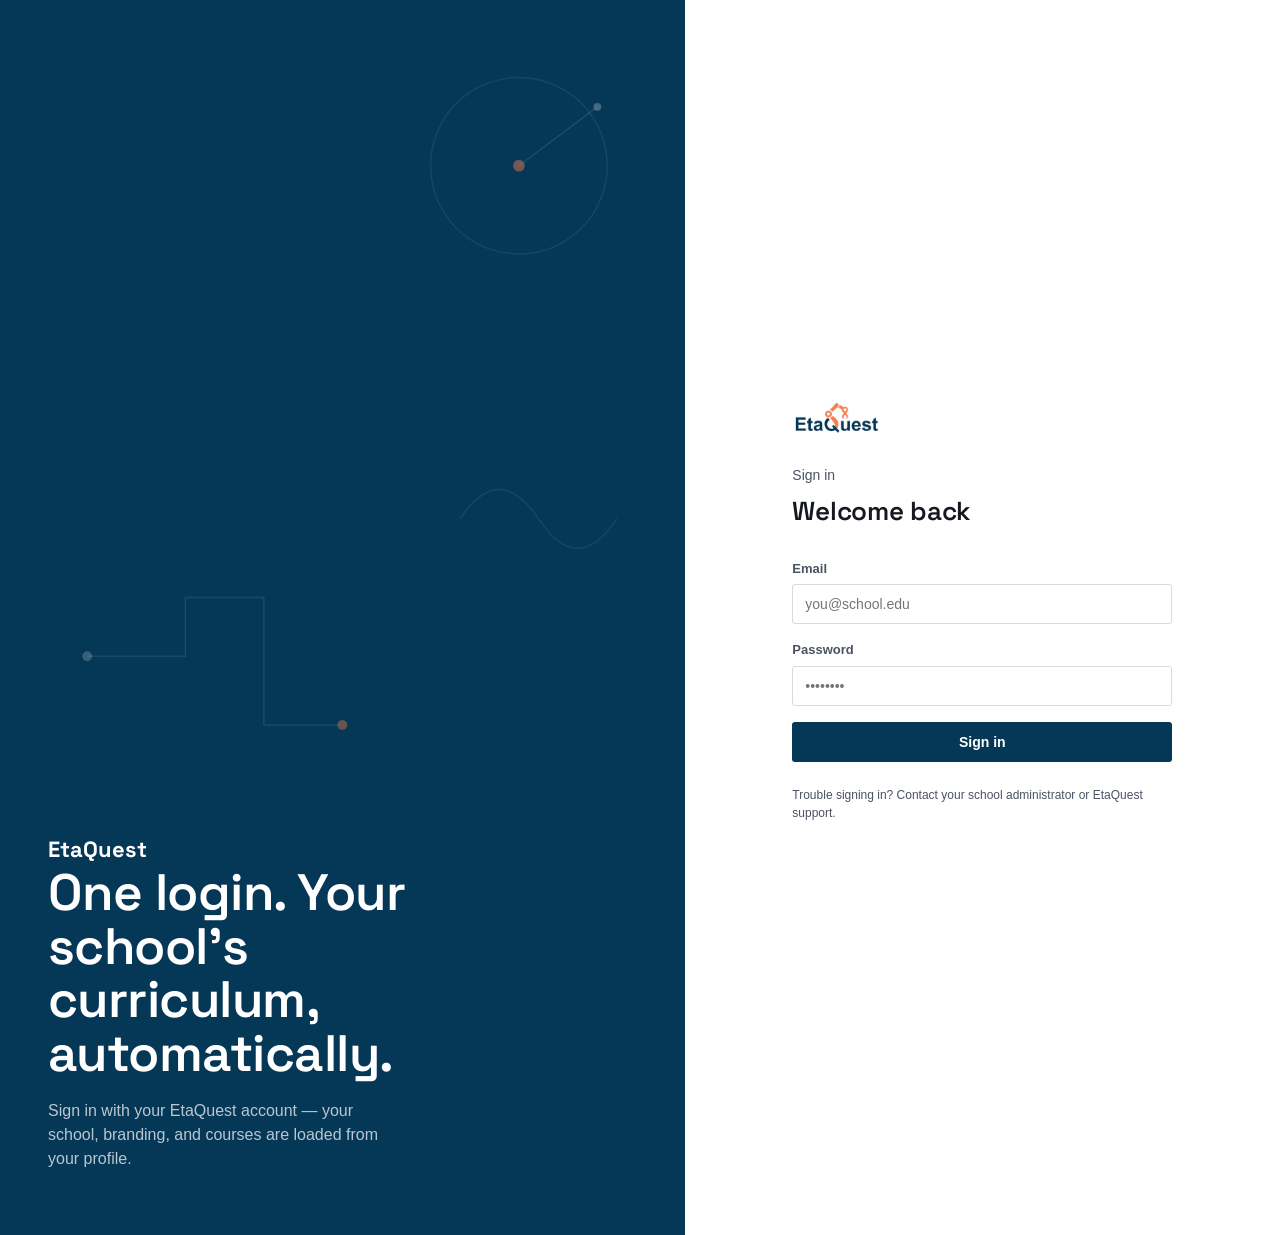
==== admin-access.html @ a8e01b6a "Add files via upload" ====
<!DOCTYPE html>
<html lang="en">
<head>
<meta charset="UTF-8">
<meta name="viewport" content="width=device-width, initial-scale=1.0">
<title>Course Access — EtaQuest LMS</title>
<link rel="icon" href="assets/etaquest-logo-icon.jpg">
<link rel="stylesheet" href="styles.css">
</head>
<body>

<div class="app-shell">

  <aside class="sidebar">
    <div class="brand-row">
      <div class="brand-mark"><img src="assets/etaquest-logo-icon.jpg" alt="EtaQuest"></div>
      <div class="brand-name" data-brand-name>EtaQuest</div>
    </div>
    <nav class="nav-group">
      <div class="nav-label">Manage</div>
      <a class="nav-item" href="dashboard.html" style="text-decoration:none;">Overview</a>
      <div class="nav-item active">Course access</div>
    </nav>
    <div class="sidebar-footer">
      <div class="user-name" id="user-name">—</div>
      <div class="role-line" id="role-line">—</div>
      <button class="btn btn-ghost btn-sm btn-block" onclick="eq_logout()">Log out</button>
    </div>
  </aside>

  <div class="main">
    <div class="topbar">
      <div>
        <h1>Course access</h1>
        <div class="school-tag">Choose which schools and educators can reach which curricula</div>
      </div>
      <div>
        <select id="school-select" style="padding:8px 12px; border:1px solid var(--color-line); border-radius:4px; font-family:var(--font-body);"></select>
      </div>
    </div>

    <div class="content">
      <div class="section-heading">
        <h2>Licensed curricula for this school</h2>
        <span class="count" id="school-course-count"></span>
      </div>
      <div class="panel" id="school-courses-panel" style="margin-bottom:32px;">
        <div class="empty-state"><h3>Loading…</h3></div>
      </div>

      <div class="section-heading">
        <h2>Assign courses to an educator</h2>
      </div>
      <div class="panel" style="margin-bottom:16px;">
        <div class="panel-header">
          <h2>Educator</h2>
          <select id="educator-select" style="padding:8px 12px; border:1px solid var(--color-line); border-radius:4px; font-family:var(--font-body); min-width:220px;"></select>
        </div>
      </div>
      <div class="panel" id="educator-courses-panel">
        <div class="empty-state"><h3>Select an educator above</h3></div>
      </div>
    </div>
  </div>

</div>

<script src="app.js"></script>
<script>
  let schoolId = null;

  function toggleRowHTML({ id, title, category, checked, dataAttr, disabled }) {
    return `
      <div class="toggle-row">
        <div>
          <div class="toggle-label">${title}</div>
          ${category ? `<div class="toggle-sub">${category}</div>` : ""}
        </div>
        <label class="switch">
          <input type="checkbox" data-${dataAttr}-id="${id}" ${checked ? "checked" : ""} ${disabled ? "disabled" : ""}>
          <span class="track"></span>
        </label>
      </div>
    `;
  }

  async function renderSchoolCourses() {
    const panel = document.getElementById("school-courses-panel");
    panel.innerHTML = `<div class="empty-state"><h3>Loading…</h3></div>`;
    const courses = await eq_getSchoolCourses(schoolId);
    document.getElementById("school-course-count").textContent =
      `${courses.filter(c => c.licensed).length} of ${courses.length} licensed`;

    panel.innerHTML = courses.map(c => toggleRowHTML({
      id: c.id, title: c.title, category: c.category, checked: c.licensed, dataAttr: "course"
    })).join("");

    panel.querySelectorAll("input[type=checkbox]").forEach(input => {
      input.addEventListener("change", async () => {
        const courseId = input.dataset.courseId;
        input.disabled = true;
        try {
          await eq_setSchoolCourse(schoolId, courseId, input.checked);
          await renderSchoolCourses();
          // Revoking a license can also drop educator assignments server-side —
          // refresh the educator panel too, in case the currently selected
          // educator was affected.
          const educatorId = document.getElementById("educator-select").value;
          if (educatorId) await renderEducatorCourses(educatorId);
        } catch (err) {
          alert(err.message);
          input.checked = !input.checked;
          input.disabled = false;
        }
      });
    });
  }

  async function renderEducatorSelect() {
    const select = document.getElementById("educator-select");
    const educators = await eq_getSchoolEducators(schoolId);

    if (!educators.length) {
      select.innerHTML = `<option value="">No educators at this school</option>`;
      document.getElementById("educator-courses-panel").innerHTML =
        `<div class="empty-state"><h3>No educators yet</h3><p>Add an educator to this school first.</p></div>`;
      return;
    }

    select.innerHTML = educators.map(e => `<option value="${e.id}">${e.name}</option>`).join("");
    select.value = educators[0].id;
    await renderEducatorCourses(educators[0].id);
  }

  async function renderEducatorCourses(userId) {
    const panel = document.getElementById("educator-courses-panel");
    panel.innerHTML = `<div class="empty-state"><h3>Loading…</h3></div>`;
    const courses = await eq_getEducatorCourses(userId);

    if (!courses.length) {
      panel.innerHTML = `<div class="empty-state"><h3>No licensed curricula</h3><p>License a course to this school above before assigning it to an educator.</p></div>`;
      return;
    }

    panel.innerHTML = courses.map(c => toggleRowHTML({
      id: c.id, title: c.title, category: c.category, checked: c.assigned, dataAttr: "course"
    })).join("");

    panel.querySelectorAll("input[type=checkbox]").forEach(input => {
      input.addEventListener("change", async () => {
        const courseId = input.dataset.courseId;
        input.disabled = true;
        try {
          await eq_setEducatorCourse(userId, courseId, input.checked);
        } catch (err) {
          alert(err.message);
          input.checked = !input.checked;
        }
        input.disabled = false;
      });
    });
  }

  (async () => {
    let session;
    try {
      session = await eq_me();
    } catch {
      window.location.href = "index.html";
      return;
    }

    if (session.user.role !== "admin") {
      document.querySelector(".content").innerHTML =
        `<div class="panel"><div class="empty-state"><h3>Not available</h3><p>Course access management is Admin-only.</p></div></div>`;
      return;
    }

    document.getElementById("user-name").textContent = session.user.name;
    document.getElementById("role-line").textContent = "Super Admin";

    const schoolSelect = document.getElementById("school-select");
    const schools = session.schools || [];
    schoolSelect.innerHTML = schools.map(s => `<option value="${s.id}">${s.name}</option>`).join("");
    schoolId = schools[0]?.id;
    if (session.school) eq_applyBranding(session.school);

    if (schoolId) {
      await renderSchoolCourses();
      await renderEducatorSelect();
    }

    schoolSelect.addEventListener("change", async (e) => {
      schoolId = e.target.value;
      const meData = await eq_me(schoolId);
      eq_applyBranding(meData.school);
      await renderSchoolCourses();
      await renderEducatorSelect();
    });

    document.getElementById("educator-select").addEventListener("change", (e) => {
      if (e.target.value) renderEducatorCourses(e.target.value);
    });
  })();
</script>

</body>
</html>
---- styles.css ----
/* =========================================================
   EtaQuest LMS — Shared Styles
   ========================================================= */

@import url('https://fonts.googleapis.com/css2?family=Space+Grotesk:wght@500;600;700&family=Inter:wght@400;500;600&display=swap');

:root {
  /* Core palette — overridden per-school via --brand-primary/--brand-accent */
  --color-ink: #14181f;
  --color-ink-soft: #4b5262;
  --color-canvas: #f1f3f0;
  --color-surface: #ffffff;
  --color-line: #d8dcd4;

  --brand-primary: #053757;
  --brand-accent: #f8804c;
  --color-teal: #2f7a6d;
  --color-danger: #b5462f;

  --font-display: 'Space Grotesk', sans-serif;
  --font-body: 'Inter', sans-serif;

  --radius-sm: 3px;
  --radius-md: 6px;
}

* { box-sizing: border-box; }

html, body {
  margin: 0;
  padding: 0;
  background: var(--color-canvas);
  color: var(--color-ink);
  font-family: var(--font-body);
  font-size: 15px;
  line-height: 1.5;
}

h1, h2, h3, .display {
  font-family: var(--font-display);
  font-weight: 600;
  letter-spacing: -0.01em;
  margin: 0;
}

a { color: inherit; }

button {
  font-family: var(--font-body);
  cursor: pointer;
}

.visually-hidden {
  position: absolute;
  width: 1px; height: 1px;
  overflow: hidden;
  clip: rect(0 0 0 0);
}

/* ---------- Buttons ---------- */

.btn {
  display: inline-flex;
  align-items: center;
  justify-content: center;
  gap: 8px;
  padding: 11px 20px;
  border-radius: var(--radius-sm);
  border: 1px solid transparent;
  font-weight: 600;
  font-size: 14px;
  transition: transform 0.08s ease, background 0.15s ease;
}
.btn:active { transform: scale(0.98); }

.btn-primary {
  background: var(--brand-primary);
  color: #fff;
}
.btn-primary:hover { background: color-mix(in srgb, var(--brand-primary) 88%, black); }

.btn-accent {
  background: var(--brand-accent);
  color: #1a1200;
}
.btn-accent:hover { filter: brightness(0.95); }

.btn-ghost {
  background: transparent;
  border-color: var(--color-line);
  color: var(--color-ink);
}
.btn-ghost:hover { border-color: var(--color-ink-soft); }

.btn-block { width: 100%; }
.btn-sm { padding: 7px 14px; font-size: 13px; }

/* =========================================================
   LOGIN PAGE
   ========================================================= */

.login-shell {
  display: grid;
  grid-template-columns: 1.15fr 1fr;
  min-height: 100vh;
}

.login-hero {
  background: var(--brand-primary);
  color: #fff;
  position: relative;
  overflow: hidden;
  padding: 48px;
  display: flex;
  flex-direction: column;
  justify-content: space-between;
}

.login-hero .wordmark {
  font-family: var(--font-display);
  font-size: 22px;
  font-weight: 700;
}

.login-hero .hero-copy h1 {
  font-size: clamp(32px, 4vw, 52px);
  line-height: 1.05;
  max-width: 12ch;
}

.login-hero .hero-copy p {
  margin-top: 18px;
  max-width: 38ch;
  color: rgba(255,255,255,0.72);
  font-size: 16px;
}

.hero-lines {
  position: absolute;
  inset: 0;
  z-index: 0;
  opacity: 0.5;
}

.login-hero > * { position: relative; z-index: 1; }

.login-panel {
  background: var(--color-surface);
  display: flex;
  align-items: center;
  justify-content: center;
  padding: 48px;
}

.login-card {
  width: 100%;
  max-width: 380px;
}

.login-card .login-logo {
  height: 36px;
  width: auto;
  display: block;
  margin-bottom: 28px;
}

.login-card .eyebrow {
  color: var(--color-ink-soft);
  font-size: 14px;
  margin-bottom: 6px;
}

.login-card h2 {
  font-size: 26px;
  margin-bottom: 28px;
}

.field {
  margin-bottom: 16px;
}

.field label {
  display: block;
  font-size: 13px;
  font-weight: 600;
  margin-bottom: 6px;
  color: var(--color-ink-soft);
}

.field input,
.field select {
  width: 100%;
  padding: 11px 12px;
  border: 1px solid var(--color-line);
  border-radius: var(--radius-sm);
  font-family: var(--font-body);
  font-size: 14px;
  background: var(--color-surface);
  color: var(--color-ink);
}

.field input:focus,
.field select:focus {
  outline: 2px solid var(--brand-accent);
  outline-offset: 1px;
  border-color: transparent;
}

.divider-row {
  display: flex;
  align-items: center;
  gap: 12px;
  margin: 24px 0;
  color: var(--color-ink-soft);
  font-size: 12px;
}
.divider-row::before,
.divider-row::after {
  content: "";
  flex: 1;
  height: 1px;
  background: var(--color-line);
}

.demo-accounts {
  display: flex;
  flex-direction: column;
  gap: 8px;
}

.demo-account-btn {
  display: flex;
  align-items: center;
  justify-content: space-between;
  padding: 10px 14px;
  border: 1px solid var(--color-line);
  border-radius: var(--radius-sm);
  background: var(--color-surface);
  text-align: left;
  font-size: 13px;
}
.demo-account-btn:hover { border-color: var(--brand-primary); }
.demo-account-btn .role-tag {
  font-size: 11px;
  padding: 2px 8px;
  border-radius: 999px;
  background: var(--color-canvas);
  color: var(--color-ink-soft);
}

.login-note {
  margin-top: 24px;
  font-size: 12px;
  color: var(--color-ink-soft);
}

/* =========================================================
   DASHBOARD SHELL (dashboard.html + course.html)
   ========================================================= */

.app-shell {
  display: grid;
  grid-template-columns: 240px 1fr;
  min-height: 100vh;
}

.sidebar {
  background: var(--brand-primary);
  color: #fff;
  padding: 24px 18px;
  display: flex;
  flex-direction: column;
}

.sidebar .brand-row {
  display: flex;
  align-items: center;
  gap: 10px;
  margin-bottom: 36px;
}

.brand-mark {
  width: 34px;
  height: 34px;
  border-radius: var(--radius-sm);
  background: #fff;
  display: flex;
  align-items: center;
  justify-content: center;
  flex-shrink: 0;
  padding: 4px;
  overflow: hidden;
}
.brand-mark img {
  max-width: 100%;
  max-height: 100%;
  object-fit: contain;
}

.brand-row .brand-name {
  font-size: 13px;
  font-weight: 600;
  line-height: 1.25;
}

.nav-group {
  margin-bottom: 28px;
}

.nav-group .nav-label {
  font-size: 11px;
  text-transform: none;
  color: rgba(255,255,255,0.45);
  margin-bottom: 8px;
  font-weight: 600;
}

.nav-item {
  display: flex;
  align-items: center;
  gap: 10px;
  padding: 9px 10px;
  border-radius: var(--radius-sm);
  font-size: 14px;
  color: rgba(255,255,255,0.85);
  margin-bottom: 2px;
}
.nav-item.active {
  background: rgba(255,255,255,0.12);
  color: #fff;
  font-weight: 600;
}
.nav-item:not(.active):hover { background: rgba(255,255,255,0.06); }

.sidebar-footer {
  margin-top: auto;
  padding-top: 16px;
  border-top: 1px solid rgba(255,255,255,0.15);
  font-size: 13px;
}
.sidebar-footer .user-name { font-weight: 600; }
.sidebar-footer .role-line {
  color: rgba(255,255,255,0.5);
  font-size: 12px;
  margin-bottom: 10px;
}

.main {
  display: flex;
  flex-direction: column;
  min-width: 0;
}

.topbar {
  display: flex;
  align-items: center;
  justify-content: space-between;
  padding: 18px 32px;
  border-bottom: 1px solid var(--color-line);
  background: var(--color-surface);
}

.topbar h1 { font-size: 20px; }
.topbar .school-tag {
  font-size: 13px;
  color: var(--color-ink-soft);
  margin-top: 2px;
}

.content {
  padding: 32px;
  flex: 1;
  min-width: 0;
}

.section-heading {
  display: flex;
  align-items: baseline;
  justify-content: space-between;
  margin-bottom: 18px;
}

.section-heading h2 { font-size: 18px; }
.section-heading .count {
  font-size: 13px;
  color: var(--color-ink-soft);
}

/* ---------- Course grid ---------- */

.course-grid {
  display: grid;
  grid-template-columns: repeat(auto-fill, minmax(240px, 1fr));
  gap: 16px;
}

.course-card {
  background: var(--color-surface);
  border: 1px solid var(--color-line);
  border-radius: var(--radius-md);
  overflow: hidden;
  display: flex;
  flex-direction: column;
}

.course-card .card-tag-strip {
  height: 5px;
  background: var(--brand-accent);
}

.course-card .card-body {
  padding: 16px;
  display: flex;
  flex-direction: column;
  gap: 8px;
  flex: 1;
}

.course-card .category {
  font-size: 12px;
  color: var(--color-teal);
  font-weight: 600;
}

.course-card h3 { font-size: 16px; }

.course-card p {
  font-size: 13px;
  color: var(--color-ink-soft);
  margin: 0;
  flex: 1;
}

.course-card .card-footer {
  padding: 12px 16px;
  border-top: 1px solid var(--color-line);
}

/* ---------- Admin tables ---------- */

.panel {
  background: var(--color-surface);
  border: 1px solid var(--color-line);
  border-radius: var(--radius-md);
  margin-bottom: 24px;
}

.panel-header {
  display: flex;
  align-items: center;
  justify-content: space-between;
  padding: 16px 20px;
  border-bottom: 1px solid var(--color-line);
}
.panel-header h2 { font-size: 15px; }

table {
  width: 100%;
  border-collapse: collapse;
}

th, td {
  text-align: left;
  padding: 12px 20px;
  font-size: 13px;
  border-bottom: 1px solid var(--color-line);
}

th {
  color: var(--color-ink-soft);
  font-weight: 600;
  font-size: 12px;
}

tr:last-child td { border-bottom: none; }

.badge {
  display: inline-block;
  font-size: 11px;
  font-weight: 600;
  padding: 3px 9px;
  border-radius: 999px;
}
.badge-admin { background: #fbe0d1; color: #9a4a1f; }
.badge-educator { background: #dce8e4; color: var(--color-teal); }

.empty-state {
  padding: 48px 24px;
  text-align: center;
  color: var(--color-ink-soft);
}
.empty-state h3 { margin-bottom: 6px; color: var(--color-ink); }

/* ---------- Toggle switch (admin course access) ---------- */

.toggle-row {
  display: flex;
  align-items: center;
  justify-content: space-between;
  padding: 14px 20px;
  border-bottom: 1px solid var(--color-line);
}
.toggle-row:last-child { border-bottom: none; }

.toggle-row .toggle-label { font-size: 14px; }
.toggle-row .toggle-sub { font-size: 12px; color: var(--color-ink-soft); margin-top: 2px; }

.switch {
  position: relative;
  display: inline-block;
  width: 40px;
  height: 22px;
  flex-shrink: 0;
}
.switch input { opacity: 0; width: 0; height: 0; }
.switch .track {
  position: absolute;
  inset: 0;
  background: var(--color-line);
  border-radius: 999px;
  transition: background 0.15s ease;
  cursor: pointer;
}
.switch .track::before {
  content: "";
  position: absolute;
  width: 16px;
  height: 16px;
  left: 3px;
  top: 3px;
  background: #fff;
  border-radius: 50%;
  transition: transform 0.15s ease;
}
.switch input:checked + .track { background: var(--color-teal); }
.switch input:checked + .track::before { transform: translateX(18px); }
.switch input:disabled + .track { opacity: 0.5; cursor: not-allowed; }

/* =========================================================
   COURSE VIEWER PAGE
   ========================================================= */

.course-viewer {
  display: grid;
  grid-template-columns: 1fr 300px;
  gap: 24px;
  align-items: start;
}

.course-viewer > div:first-child {
  min-width: 0;
}

.embed-frame {
  aspect-ratio: 16 / 9;
  width: 100%;
  background: var(--color-ink);
  border-radius: var(--radius-md);
  display: flex;
  align-items: center;
  justify-content: center;
  color: rgba(255,255,255,0.6);
  font-size: 14px;
  text-align: center;
  padding: 24px;
  position: relative;
}

.embed-frame .placeholder-note {
  max-width: 340px;
}
.embed-frame code {
  display: block;
  margin-top: 10px;
  font-size: 11px;
  color: var(--brand-accent);
  word-break: break-all;
}

.course-meta .panel { margin-bottom: 16px; }
.course-meta .panel .card-body { padding: 16px 20px; }
.course-meta h3 { font-size: 14px; margin-bottom: 8px; }
.course-meta p { font-size: 13px; color: var(--color-ink-soft); }

.lesson-picker-label {
  font-size: 12px;
  font-weight: 600;
  color: var(--color-teal);
  text-transform: uppercase;
  letter-spacing: 0.02em;
  margin-bottom: 4px;
}

#lesson-select {
  width: 100%;
  padding: 10px 12px;
  border: 1px solid var(--color-line);
  border-radius: var(--radius-sm);
  font-family: var(--font-body);
  font-size: 13px;
  background: var(--color-surface);
  color: var(--color-ink);
}
#lesson-select:focus {
  outline: 2px solid var(--brand-accent);
  outline-offset: 1px;
}

/* ---------- Progress bars (curriculum completion) ---------- */

.progress-wrap { margin-top: 4px; }

.progress-track {
  width: 100%;
  height: 6px;
  border-radius: 999px;
  background: var(--color-line);
  overflow: hidden;
  margin-bottom: 4px;
}

.progress-fill {
  height: 100%;
  background: var(--color-teal);
  border-radius: 999px;
}

.progress-label {
  font-size: 11px;
  color: var(--color-ink-soft);
}

.back-link {
  display: inline-flex;
  align-items: center;
  gap: 6px;
  font-size: 13px;
  color: var(--color-ink-soft);
  margin-bottom: 18px;
}
.back-link:hover { color: var(--color-ink); }

/* ---------- Responsive ---------- */

@media (max-width: 860px) {
  .login-shell { grid-template-columns: 1fr; }
  .login-hero { padding: 32px; min-height: 260px; }
  .app-shell { grid-template-columns: 1fr; }
  .sidebar {
    flex-direction: row;
    align-items: center;
    overflow-x: auto;
    padding: 14px 16px;
  }
  .sidebar .brand-row { margin-bottom: 0; }
  .nav-group, .sidebar-footer { display: none; }
  .course-viewer { grid-template-columns: 1fr; }
}

@media (prefers-reduced-motion: reduce) {
  * { transition: none !important; animation: none !important; }
}
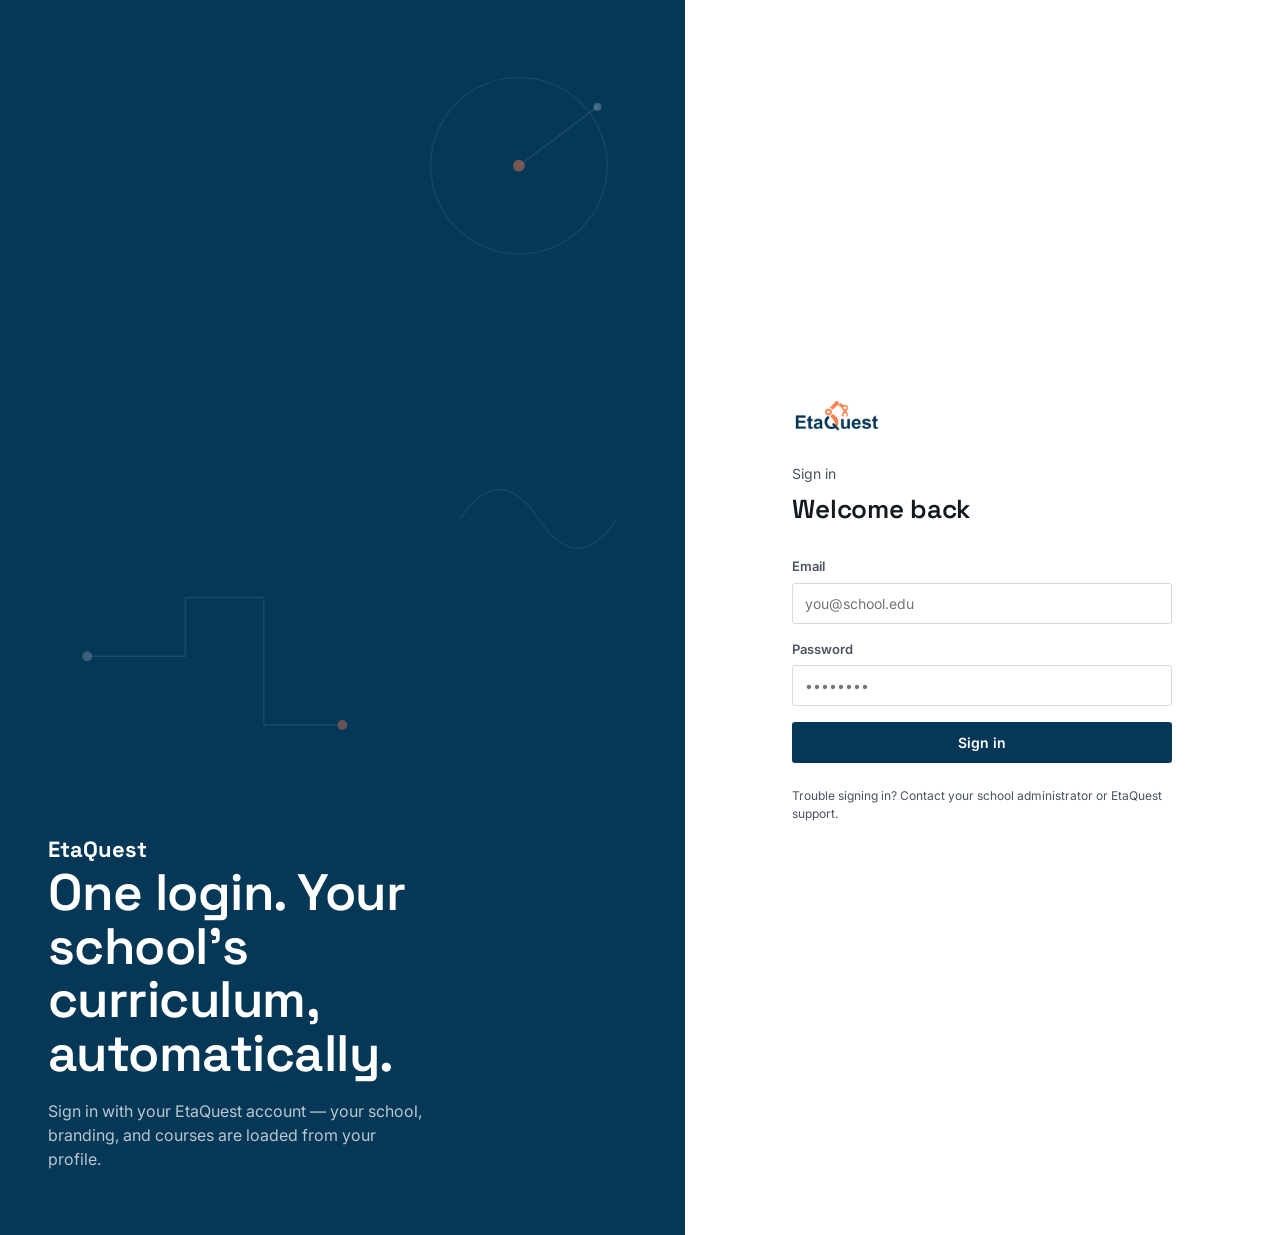
==== commit 9ac59d89: "Update admin-access.html" ====
--- a/admin-access.html
+++ b/admin-access.html
@@ -19,11 +19,14 @@
     <nav class="nav-group">
       <div class="nav-label">Manage</div>
       <a class="nav-item" href="dashboard.html" style="text-decoration:none;">Overview</a>
-      <div class="nav-item active">Course access</div>
+      <div class="nav-item active">Course access &amp; licensing</div>
+      <a class="nav-item" href="admin-users.html" style="text-decoration:none;">Users</a>
+      <a class="nav-item" href="admin-change-requests.html" style="text-decoration:none;">Change requests</a>
     </nav>
     <div class="sidebar-footer">
-      <div class="user-name" id="user-name">—</div>
+      <a href="profile.html" class="user-name" id="user-name" style="text-decoration:none; display:block; color:inherit;">—</a>
       <div class="role-line" id="role-line">—</div>
+      <a href="profile.html" class="btn btn-ghost btn-sm btn-block" style="margin-bottom:8px; text-decoration:none;">Profile</a>
       <button class="btn btn-ghost btn-sm btn-block" onclick="eq_logout()">Log out</button>
     </div>
   </aside>
@@ -60,6 +63,28 @@
       <div class="panel" id="educator-courses-panel">
         <div class="empty-state"><h3>Select an educator above</h3></div>
       </div>
+
+      <div class="section-heading">
+        <h2>School branding</h2>
+      </div>
+      <div class="panel" style="margin-bottom:32px;">
+        <div class="card-body">
+          <div class="field">
+            <label for="school-logo-url">Logo image URL for this school</label>
+            <input type="text" id="school-logo-url" placeholder="https://example.com/logo.png">
+          </div>
+          <button class="btn btn-primary btn-sm" id="save-school-logo">Save logo</button>
+          <p id="logo-save-status" style="font-size:12px; color:var(--color-teal); margin-top:8px; display:none;">Saved.</p>
+        </div>
+      </div>
+
+      <div class="section-heading">
+        <h2>Course licensing</h2>
+        <span class="count">Only Super Admin can edit — HOD can view on their dashboard</span>
+      </div>
+      <div class="panel" id="license-panel">
+        <div class="empty-state"><h3>Loading…</h3></div>
+      </div>
     </div>
   </div>
 
@@ -73,8 +98,8 @@
     return `
       <div class="toggle-row">
         <div>
-          <div class="toggle-label">${title}</div>
-          ${category ? `<div class="toggle-sub">${category}</div>` : ""}
+          <div class="toggle-label">${eq_escapeHtml(title)}</div>
+          ${category ? `<div class="toggle-sub">${eq_escapeHtml(category)}</div>` : ""}
         </div>
         <label class="switch">
           <input type="checkbox" data-${dataAttr}-id="${id}" ${checked ? "checked" : ""} ${disabled ? "disabled" : ""}>
@@ -102,7 +127,7 @@
         try {
           await eq_setSchoolCourse(schoolId, courseId, input.checked);
           await renderSchoolCourses();
-          // Revoking a license can also drop educator assignments server-side —
+          // Revoking a license can also drop educator assignments —
           // refresh the educator panel too, in case the currently selected
           // educator was affected.
           const educatorId = document.getElementById("educator-select").value;
@@ -127,7 +152,7 @@
       return;
     }
 
-    select.innerHTML = educators.map(e => `<option value="${e.id}">${e.name}</option>`).join("");
+    select.innerHTML = educators.map(e => `<option value="${e.id}">${eq_escapeHtml(e.name)}</option>`).join("");
     select.value = educators[0].id;
     await renderEducatorCourses(educators[0].id);
   }
@@ -161,6 +186,55 @@
     });
   }
 
+  async function renderSchoolLogo(school) {
+    document.getElementById("school-logo-url").value = school.logo_url || "";
+  }
+
+  async function renderLicensePanel() {
+    const panel = document.getElementById("license-panel");
+    panel.innerHTML = `<div class="empty-state"><h3>Loading…</h3></div>`;
+    const courses = await eq_getLicenses();
+
+    panel.innerHTML = `
+      <table>
+        <thead><tr><th>Curriculum</th><th>Start date</th><th>End date</th><th>Status</th><th></th></tr></thead>
+        <tbody>
+          ${courses.map(c => {
+            const cls = { active: "license-active", expired: "license-expired", upcoming: "license-upcoming", unset: "license-unset" }[c.status];
+            return `
+              <tr data-course-id="${c.id}">
+                <td>${eq_escapeHtml(c.title)}</td>
+                <td><input type="date" class="license-start" value="${c.startDate || ""}" style="padding:6px 8px; border:1px solid var(--color-line); border-radius:4px;"></td>
+                <td><input type="date" class="license-end" value="${c.endDate || ""}" style="padding:6px 8px; border:1px solid var(--color-line); border-radius:4px;"></td>
+                <td><span class="license-pill ${cls}">${eq_escapeHtml(c.label)}</span></td>
+                <td><button class="btn btn-ghost btn-sm save-license">Save</button></td>
+              </tr>
+            `;
+          }).join("")}
+        </tbody>
+      </table>
+    `;
+
+    panel.querySelectorAll(".save-license").forEach(btn => {
+      btn.addEventListener("click", async () => {
+        const row = btn.closest("tr");
+        const courseId = row.dataset.courseId;
+        const startDate = row.querySelector(".license-start").value || null;
+        const endDate = row.querySelector(".license-end").value || null;
+        btn.disabled = true;
+        btn.textContent = "Saving…";
+        try {
+          await eq_setLicense(courseId, startDate, endDate);
+          await renderLicensePanel();
+        } catch (err) {
+          alert(err.message);
+          btn.disabled = false;
+          btn.textContent = "Save";
+        }
+      });
+    });
+  }
+
   (async () => {
     let session;
     try {
@@ -181,19 +255,24 @@
 
     const schoolSelect = document.getElementById("school-select");
     const schools = session.schools || [];
-    schoolSelect.innerHTML = schools.map(s => `<option value="${s.id}">${s.name}</option>`).join("");
+    schoolSelect.innerHTML = schools.map(s => `<option value="${s.id}">${eq_escapeHtml(s.name)}</option>`).join("");
     schoolId = schools[0]?.id;
-    if (session.school) eq_applyBranding(session.school);
+    if (session.school) {
+      eq_applyBranding(session.school);
+      await renderSchoolLogo(session.school);
+    }
 
     if (schoolId) {
       await renderSchoolCourses();
       await renderEducatorSelect();
     }
+    await renderLicensePanel();
 
     schoolSelect.addEventListener("change", async (e) => {
       schoolId = e.target.value;
       const meData = await eq_me(schoolId);
       eq_applyBranding(meData.school);
+      await renderSchoolLogo(meData.school);
       await renderSchoolCourses();
       await renderEducatorSelect();
     });
@@ -201,6 +280,20 @@
     document.getElementById("educator-select").addEventListener("change", (e) => {
       if (e.target.value) renderEducatorCourses(e.target.value);
     });
+
+    document.getElementById("save-school-logo").addEventListener("click", async () => {
+      const btn = document.getElementById("save-school-logo");
+      const status = document.getElementById("logo-save-status");
+      btn.disabled = true;
+      try {
+        await eq_setSchoolLogo(schoolId, document.getElementById("school-logo-url").value.trim());
+        status.style.display = "block";
+        setTimeout(() => (status.style.display = "none"), 2500);
+      } catch (err) {
+        alert(err.message);
+      }
+      btn.disabled = false;
+    });
   })();
 </script>
 
--- a/styles.css
+++ b/styles.css
@@ -366,6 +366,12 @@
   color: var(--color-ink-soft);
   margin-top: 2px;
 }
+.welcome-line {
+  font-size: 13px;
+  font-weight: 600;
+  color: var(--color-teal);
+  margin-bottom: 2px;
+}
 
 .content {
   padding: 32px;
@@ -390,17 +396,65 @@
 
 .course-grid {
   display: grid;
-  grid-template-columns: repeat(auto-fill, minmax(240px, 1fr));
-  gap: 16px;
+  grid-template-columns: repeat(auto-fill, minmax(300px, 1fr));
+  gap: 20px;
 }
 
 .course-card {
+  position: relative;
   background: var(--color-surface);
   border: 1px solid var(--color-line);
   border-radius: var(--radius-md);
   overflow: hidden;
   display: flex;
   flex-direction: column;
+  text-decoration: none;
+  color: inherit;
+  transition: transform 0.15s ease, box-shadow 0.15s ease, border-color 0.15s ease;
+}
+
+@media (hover: hover) and (pointer: fine) {
+  .course-card:hover {
+    transform: translateY(-3px);
+    box-shadow: 0 8px 20px rgba(20,24,31,0.08);
+    border-color: var(--brand-primary);
+  }
+  .course-card:hover .course-card-hover { opacity: 1; }
+}
+
+.course-card-image {
+  width: 100%;
+  height: 180px;
+  object-fit: cover;
+  display: block;
+  background: var(--color-canvas);
+}
+
+.course-card-image-fallback {
+  display: flex;
+  align-items: center;
+  justify-content: center;
+  font-size: 56px;
+}
+
+.course-card-hover {
+  position: absolute;
+  top: 0;
+  left: 0;
+  right: 0;
+  height: 180px;
+  background: linear-gradient(180deg, rgba(5,55,87,0.15) 0%, rgba(5,55,87,0.88) 100%);
+  display: flex;
+  align-items: flex-end;
+  padding: 16px;
+  opacity: 0;
+  transition: opacity 0.18s ease;
+  pointer-events: none;
+}
+.course-card-hover p {
+  color: #fff;
+  font-size: 13px;
+  margin: 0;
 }
 
 .course-card .card-tag-strip {
@@ -409,7 +463,7 @@
 }
 
 .course-card .card-body {
-  padding: 16px;
+  padding: 18px;
   display: flex;
   flex-direction: column;
   gap: 8px;
@@ -422,7 +476,7 @@
   font-weight: 600;
 }
 
-.course-card h3 { font-size: 16px; }
+.course-card h3 { font-size: 17px; }
 
 .course-card p {
   font-size: 13px;
@@ -432,7 +486,7 @@
 }
 
 .course-card .card-footer {
-  padding: 12px 16px;
+  padding: 14px 18px;
   border-top: 1px solid var(--color-line);
 }
 
@@ -605,6 +659,137 @@
   outline: 2px solid var(--brand-accent);
   outline-offset: 1px;
 }
+
+/* ---------- View tabs (Lecture / Lesson Plan / Outline) ---------- */
+
+.view-tabs {
+  display: flex;
+  gap: 8px;
+  margin-bottom: 12px;
+}
+.view-tab {
+  padding: 8px 16px;
+  border-radius: var(--radius-sm);
+  border: 1px solid var(--color-line);
+  background: var(--color-surface);
+  font-size: 13px;
+  font-family: var(--font-body);
+  color: var(--color-ink-soft);
+}
+.view-tab:hover { border-color: var(--brand-primary); }
+.view-tab.active {
+  background: var(--brand-primary);
+  border-color: var(--brand-primary);
+  color: #fff;
+  font-weight: 600;
+}
+
+/* ---------- Lesson status ---------- */
+
+.lesson-status-row {
+  display: flex;
+  align-items: center;
+  justify-content: space-between;
+  margin-top: 12px;
+}
+
+.status-badge {
+  font-size: 12px;
+  font-weight: 600;
+  padding: 4px 12px;
+  border-radius: 999px;
+}
+.status-badge.status-not-opened { background: var(--color-line); color: var(--color-ink-soft); }
+.status-badge.status-opened { background: #fbe7c6; color: #8a5a12; }
+.status-badge.status-completed { background: #dce8e4; color: var(--color-teal); }
+
+/* ---------- Embed watermark (accountability, not real screenshot prevention) ---------- */
+
+.embed-frame { position: relative; user-select: none; }
+.embed-watermark {
+  position: absolute;
+  inset: 0;
+  display: grid;
+  grid-template-columns: repeat(2, 1fr);
+  grid-template-rows: repeat(3, 1fr);
+  pointer-events: none;
+  overflow: hidden;
+  z-index: 5;
+}
+.embed-watermark span {
+  display: flex;
+  align-items: center;
+  justify-content: center;
+  transform: rotate(-25deg);
+  font-size: 11px;
+  color: rgba(255,255,255,0.16);
+  white-space: nowrap;
+}
+
+/* ---------- Toast ---------- */
+
+.toast {
+  position: fixed;
+  bottom: 24px;
+  left: 50%;
+  transform: translateX(-50%) translateY(20px);
+  background: var(--color-ink);
+  color: #fff;
+  padding: 12px 20px;
+  border-radius: var(--radius-sm);
+  font-size: 13px;
+  max-width: 420px;
+  text-align: center;
+  opacity: 0;
+  pointer-events: none;
+  transition: opacity 0.2s ease, transform 0.2s ease;
+  z-index: 1000;
+}
+.toast.show { opacity: 1; transform: translateX(-50%) translateY(0); }
+
+/* ---------- Modal (change request) ---------- */
+
+.modal-overlay {
+  position: fixed;
+  inset: 0;
+  background: rgba(20,24,31,0.5);
+  display: flex;
+  align-items: center;
+  justify-content: center;
+  z-index: 900;
+  padding: 20px;
+}
+.modal-card {
+  background: var(--color-surface);
+  border-radius: var(--radius-md);
+  padding: 24px;
+  max-width: 420px;
+  width: 100%;
+}
+.modal-card h3 { margin-bottom: 12px; }
+.modal-context {
+  font-size: 13px;
+  color: var(--color-ink-soft);
+  background: var(--color-canvas);
+  padding: 10px 12px;
+  border-radius: var(--radius-sm);
+  margin-bottom: 16px;
+}
+
+/* ---------- License pill ---------- */
+
+.license-pill {
+  display: inline-block;
+  font-size: 12px;
+  font-weight: 600;
+  padding: 6px 14px;
+  border-radius: 999px;
+  margin-bottom: 16px;
+}
+.license-pill.license-active { background: #dce8e4; color: var(--color-teal); }
+.license-pill.license-expired { background: #f7dcd4; color: var(--color-danger); }
+.license-pill.license-upcoming { background: #fbe7c6; color: #8a5a12; }
+.license-pill.license-unset { background: var(--color-line); color: var(--color-ink-soft); }
 
 /* ---------- Progress bars (curriculum completion) ---------- */
 
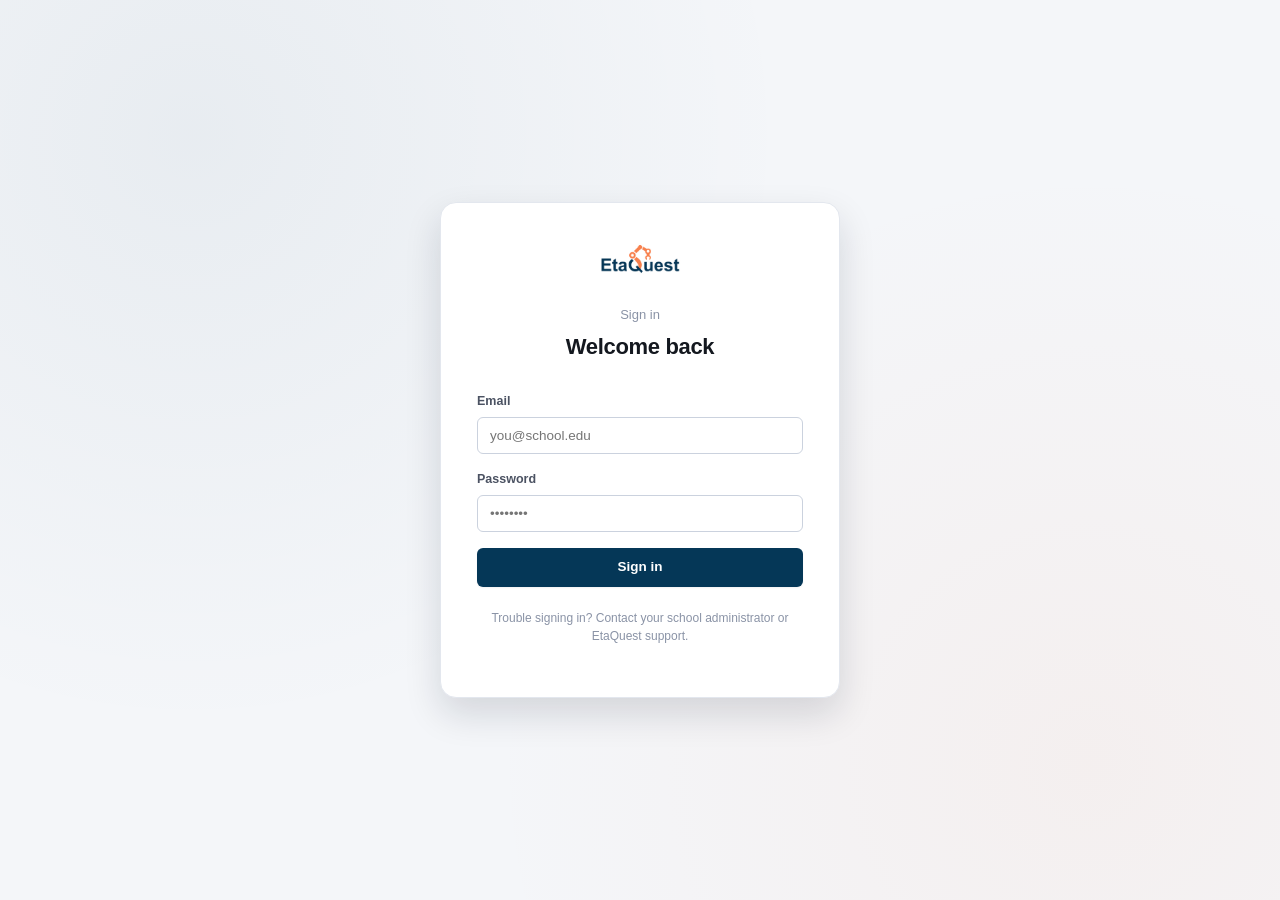
==== commit f206ad96: "Add files via upload" ====
--- a/admin-access.html
+++ b/admin-access.html
@@ -16,19 +16,8 @@
       <div class="brand-mark"><img src="assets/etaquest-logo-icon.jpg" alt="EtaQuest"></div>
       <div class="brand-name" data-brand-name>EtaQuest</div>
     </div>
-    <nav class="nav-group">
-      <div class="nav-label">Manage</div>
-      <a class="nav-item" href="dashboard.html" style="text-decoration:none;">Overview</a>
-      <div class="nav-item active">Course access &amp; licensing</div>
-      <a class="nav-item" href="admin-users.html" style="text-decoration:none;">Users</a>
-      <a class="nav-item" href="admin-change-requests.html" style="text-decoration:none;">Change requests</a>
-    </nav>
-    <div class="sidebar-footer">
-      <a href="profile.html" class="user-name" id="user-name" style="text-decoration:none; display:block; color:inherit;">—</a>
-      <div class="role-line" id="role-line">—</div>
-      <a href="profile.html" class="btn btn-ghost btn-sm btn-block" style="margin-bottom:8px; text-decoration:none;">Profile</a>
-      <button class="btn btn-ghost btn-sm btn-block" onclick="eq_logout()">Log out</button>
-    </div>
+    <nav class="nav-group" id="nav-group"></nav>
+    <div class="sidebar-footer" id="sidebar-footer"></div>
   </aside>
 
   <div class="main">
@@ -37,8 +26,9 @@
         <h1>Course access</h1>
         <div class="school-tag">Choose which schools and educators can reach which curricula</div>
       </div>
-      <div>
-        <select id="school-select" style="padding:8px 12px; border:1px solid var(--color-line); border-radius:4px; font-family:var(--font-body);"></select>
+      <div class="topbar-right">
+        <select id="school-select"></select>
+        <div id="topbar-utilities" style="display:flex; gap:8px; align-items:center;"></div>
       </div>
     </div>
 
@@ -57,24 +47,24 @@
       <div class="panel" style="margin-bottom:16px;">
         <div class="panel-header">
           <h2>Educator</h2>
-          <select id="educator-select" style="padding:8px 12px; border:1px solid var(--color-line); border-radius:4px; font-family:var(--font-body); min-width:220px;"></select>
+          <select id="educator-select" style="min-width:220px;"></select>
         </div>
       </div>
-      <div class="panel" id="educator-courses-panel">
+      <div class="panel" id="educator-courses-panel" style="margin-bottom:32px;">
         <div class="empty-state"><h3>Select an educator above</h3></div>
       </div>
 
       <div class="section-heading">
         <h2>School branding</h2>
       </div>
-      <div class="panel" style="margin-bottom:32px;">
+      <div class="panel" style="margin-bottom:32px; max-width:520px;">
         <div class="card-body">
           <div class="field">
             <label for="school-logo-url">Logo image URL for this school</label>
             <input type="text" id="school-logo-url" placeholder="https://example.com/logo.png">
           </div>
           <button class="btn btn-primary btn-sm" id="save-school-logo">Save logo</button>
-          <p id="logo-save-status" style="font-size:12px; color:var(--color-teal); margin-top:8px; display:none;">Saved.</p>
+          <p id="logo-save-status" style="font-size:12px; color:var(--color-success); margin-top:8px; display:none;">Saved.</p>
         </div>
       </div>
 
@@ -127,9 +117,6 @@
         try {
           await eq_setSchoolCourse(schoolId, courseId, input.checked);
           await renderSchoolCourses();
-          // Revoking a license can also drop educator assignments —
-          // refresh the educator panel too, in case the currently selected
-          // educator was affected.
           const educatorId = document.getElementById("educator-select").value;
           if (educatorId) await renderEducatorCourses(educatorId);
         } catch (err) {
@@ -204,8 +191,8 @@
             return `
               <tr data-course-id="${c.id}">
                 <td>${eq_escapeHtml(c.title)}</td>
-                <td><input type="date" class="license-start" value="${c.startDate || ""}" style="padding:6px 8px; border:1px solid var(--color-line); border-radius:4px;"></td>
-                <td><input type="date" class="license-end" value="${c.endDate || ""}" style="padding:6px 8px; border:1px solid var(--color-line); border-radius:4px;"></td>
+                <td><input type="date" class="license-start" value="${c.startDate || ""}" style="padding:7px 9px; border:1px solid var(--color-line-strong); border-radius:6px;"></td>
+                <td><input type="date" class="license-end" value="${c.endDate || ""}" style="padding:7px 9px; border:1px solid var(--color-line-strong); border-radius:6px;"></td>
                 <td><span class="license-pill ${cls}">${eq_escapeHtml(c.label)}</span></td>
                 <td><button class="btn btn-ghost btn-sm save-license">Save</button></td>
               </tr>
@@ -246,12 +233,19 @@
 
     if (session.user.role !== "admin") {
       document.querySelector(".content").innerHTML =
-        `<div class="panel"><div class="empty-state"><h3>Not available</h3><p>Course access management is Admin-only.</p></div></div>`;
-      return;
-    }
-
-    document.getElementById("user-name").textContent = session.user.name;
-    document.getElementById("role-line").textContent = "Super Admin";
+        `<div class="panel"><div class="empty-state">${eq_icon("shield", 30)}<h3>Not available</h3><p>Course access management is Admin-only.</p></div></div>`;
+      return;
+    }
+
+    document.getElementById("nav-group").innerHTML = `
+      <div class="nav-label">Manage</div>
+      <a class="nav-item" href="dashboard.html">${eq_icon("home", 16)} Overview</a>
+      <div class="nav-item active">${eq_icon("shield", 16)} Course access &amp; licensing</div>
+      <a class="nav-item" href="admin-users.html">${eq_icon("users", 16)} Users</a>
+      <a class="nav-item" href="admin-change-requests.html">${eq_icon("clipboard", 16)} Change requests</a>
+    `;
+    eq_renderSidebarFooter(session.user);
+    eq_renderTopbarUtilities();
 
     const schoolSelect = document.getElementById("school-select");
     const schools = session.schools || [];
--- a/styles.css
+++ b/styles.css
@@ -1,27 +1,48 @@
 /* =========================================================
-   EtaQuest LMS — Shared Styles
+   EtaQuest LMS — Design System
+   Polished enterprise-dashboard direction (Canvas / Salesforce-
+   adjacent): quiet neutral surfaces, navy + orange used with
+   restraint, real iconography, consistent elevation and radius.
    ========================================================= */
 
-@import url('https://fonts.googleapis.com/css2?family=Space+Grotesk:wght@500;600;700&family=Inter:wght@400;500;600&display=swap');
+@import url('https://fonts.googleapis.com/css2?family=Inter:wght@400;500;600;700;800&display=swap');
 
 :root {
-  /* Core palette — overridden per-school via --brand-primary/--brand-accent */
-  --color-ink: #14181f;
-  --color-ink-soft: #4b5262;
-  --color-canvas: #f1f3f0;
-  --color-surface: #ffffff;
-  --color-line: #d8dcd4;
-
+  /* Neutrals — cool gray-blue scale */
+  --color-ink: #14181F;
+  --color-ink-soft: #4B5262;
+  --color-ink-faint: #8A93A6;
+  --color-canvas: #F4F6F9;
+  --color-surface: #FFFFFF;
+  --color-surface-sunken: #F8F9FB;
+  --color-line: #E3E7EE;
+  --color-line-strong: #CBD2DE;
+
+  /* Brand — overridden per-school via --brand-primary/--brand-accent */
   --brand-primary: #053757;
-  --brand-accent: #f8804c;
-  --color-teal: #2f7a6d;
-  --color-danger: #b5462f;
-
-  --font-display: 'Space Grotesk', sans-serif;
-  --font-body: 'Inter', sans-serif;
-
-  --radius-sm: 3px;
-  --radius-md: 6px;
+  --brand-primary-soft: #0A4A70;
+  --brand-accent: #F8804C;
+
+  /* Semantic */
+  --color-success: #1E8E5A;
+  --color-success-bg: #E3F5EC;
+  --color-warning: #B7791F;
+  --color-warning-bg: #FDF3DC;
+  --color-danger: #C0392B;
+  --color-danger-bg: #FBE4DE;
+  --color-info: #2563AC;
+  --color-info-bg: #E5EEF9;
+
+  --font-body: 'Inter', -apple-system, BlinkMacSystemFont, sans-serif;
+
+  --radius-xs: 4px;
+  --radius-sm: 6px;
+  --radius-md: 10px;
+  --radius-lg: 16px;
+
+  --shadow-sm: 0 1px 2px rgba(16,24,40,0.06);
+  --shadow-md: 0 4px 14px rgba(16,24,40,0.08);
+  --shadow-lg: 0 16px 36px rgba(16,24,40,0.14);
 }
 
 * { box-sizing: border-box; }
@@ -32,18 +53,21 @@
   background: var(--color-canvas);
   color: var(--color-ink);
   font-family: var(--font-body);
-  font-size: 15px;
-  line-height: 1.5;
-}
-
-h1, h2, h3, .display {
-  font-family: var(--font-display);
-  font-weight: 600;
-  letter-spacing: -0.01em;
+  font-size: 14.5px;
+  line-height: 1.55;
+  -webkit-font-smoothing: antialiased;
+}
+
+h1, h2, h3 {
+  font-family: var(--font-body);
+  font-weight: 700;
+  letter-spacing: -0.015em;
   margin: 0;
+  color: var(--color-ink);
 }
 
 a { color: inherit; }
+img { max-width: 100%; }
 
 button {
   font-family: var(--font-body);
@@ -64,225 +88,189 @@
   align-items: center;
   justify-content: center;
   gap: 8px;
-  padding: 11px 20px;
+  padding: 10px 18px;
   border-radius: var(--radius-sm);
   border: 1px solid transparent;
   font-weight: 600;
-  font-size: 14px;
-  transition: transform 0.08s ease, background 0.15s ease;
+  font-size: 13.5px;
+  transition: transform 0.08s ease, background 0.15s ease, box-shadow 0.15s ease, border-color 0.15s ease;
+  line-height: 1.2;
 }
 .btn:active { transform: scale(0.98); }
 
 .btn-primary {
   background: var(--brand-primary);
   color: #fff;
-}
-.btn-primary:hover { background: color-mix(in srgb, var(--brand-primary) 88%, black); }
+  box-shadow: var(--shadow-sm);
+}
+.btn-primary:hover { background: color-mix(in srgb, var(--brand-primary) 88%, black); box-shadow: var(--shadow-md); }
 
 .btn-accent {
   background: var(--brand-accent);
-  color: #1a1200;
-}
-.btn-accent:hover { filter: brightness(0.95); }
+  color: #2a1200;
+}
+.btn-accent:hover { filter: brightness(0.96); }
 
 .btn-ghost {
-  background: transparent;
-  border-color: var(--color-line);
+  background: var(--color-surface);
+  border-color: var(--color-line-strong);
   color: var(--color-ink);
 }
-.btn-ghost:hover { border-color: var(--color-ink-soft); }
+.btn-ghost:hover { border-color: var(--brand-primary); background: var(--color-surface-sunken); }
+
+.btn-danger {
+  background: var(--color-danger-bg);
+  color: var(--color-danger);
+  border-color: transparent;
+}
+.btn-danger:hover { filter: brightness(0.97); }
 
 .btn-block { width: 100%; }
-.btn-sm { padding: 7px 14px; font-size: 13px; }
+.btn-sm { padding: 7px 14px; font-size: 12.5px; }
+
+.icon-btn {
+  display: inline-flex;
+  align-items: center;
+  justify-content: center;
+  width: 36px;
+  height: 36px;
+  border-radius: var(--radius-sm);
+  border: 1px solid var(--color-line-strong);
+  background: var(--color-surface);
+  color: var(--color-ink-soft);
+  position: relative;
+  flex-shrink: 0;
+}
+.icon-btn:hover { border-color: var(--brand-primary); color: var(--brand-primary); }
+.icon-btn .dot {
+  position: absolute;
+  top: 7px;
+  right: 7px;
+  width: 7px;
+  height: 7px;
+  border-radius: 50%;
+  background: var(--brand-accent);
+  border: 1.5px solid var(--color-surface);
+}
 
 /* =========================================================
    LOGIN PAGE
    ========================================================= */
 
 .login-shell {
-  display: grid;
-  grid-template-columns: 1.15fr 1fr;
   min-height: 100vh;
-}
-
-.login-hero {
-  background: var(--brand-primary);
-  color: #fff;
-  position: relative;
-  overflow: hidden;
-  padding: 48px;
-  display: flex;
-  flex-direction: column;
-  justify-content: space-between;
-}
-
-.login-hero .wordmark {
-  font-family: var(--font-display);
-  font-size: 22px;
-  font-weight: 700;
-}
-
-.login-hero .hero-copy h1 {
-  font-size: clamp(32px, 4vw, 52px);
-  line-height: 1.05;
-  max-width: 12ch;
-}
-
-.login-hero .hero-copy p {
-  margin-top: 18px;
-  max-width: 38ch;
-  color: rgba(255,255,255,0.72);
-  font-size: 16px;
-}
-
-.hero-lines {
-  position: absolute;
-  inset: 0;
-  z-index: 0;
-  opacity: 0.5;
-}
-
-.login-hero > * { position: relative; z-index: 1; }
-
-.login-panel {
-  background: var(--color-surface);
   display: flex;
   align-items: center;
   justify-content: center;
-  padding: 48px;
-}
-
-.login-card {
+  background:
+    radial-gradient(circle at 15% 15%, rgba(5,55,87,0.05), transparent 45%),
+    radial-gradient(circle at 85% 85%, rgba(248,128,76,0.06), transparent 45%),
+    var(--color-canvas);
+  padding: 24px;
+}
+
+.login-card-outer {
   width: 100%;
-  max-width: 380px;
-}
-
-.login-card .login-logo {
-  height: 36px;
+  max-width: 400px;
+  background: var(--color-surface);
+  border: 1px solid var(--color-line);
+  border-radius: var(--radius-lg);
+  box-shadow: var(--shadow-lg);
+  padding: 40px 36px;
+}
+
+.login-card-outer .login-logo {
+  height: 34px;
   width: auto;
   display: block;
+  margin: 0 auto 28px;
+}
+
+.login-card-outer .eyebrow {
+  color: var(--color-ink-faint);
+  font-size: 13px;
+  text-align: center;
+  margin-bottom: 4px;
+}
+
+.login-card-outer h2 {
+  font-size: 22px;
+  text-align: center;
   margin-bottom: 28px;
 }
 
-.login-card .eyebrow {
-  color: var(--color-ink-soft);
-  font-size: 14px;
-  margin-bottom: 6px;
-}
-
-.login-card h2 {
-  font-size: 26px;
-  margin-bottom: 28px;
-}
-
-.field {
-  margin-bottom: 16px;
-}
+.field { margin-bottom: 16px; }
 
 .field label {
   display: block;
-  font-size: 13px;
+  font-size: 12.5px;
   font-weight: 600;
   margin-bottom: 6px;
   color: var(--color-ink-soft);
 }
 
 .field input,
-.field select {
+.field select,
+.field textarea {
   width: 100%;
-  padding: 11px 12px;
-  border: 1px solid var(--color-line);
+  padding: 10px 12px;
+  border: 1px solid var(--color-line-strong);
   border-radius: var(--radius-sm);
   font-family: var(--font-body);
-  font-size: 14px;
+  font-size: 13.5px;
   background: var(--color-surface);
   color: var(--color-ink);
 }
 
 .field input:focus,
-.field select:focus {
-  outline: 2px solid var(--brand-accent);
-  outline-offset: 1px;
-  border-color: transparent;
-}
-
-.divider-row {
-  display: flex;
-  align-items: center;
-  gap: 12px;
-  margin: 24px 0;
-  color: var(--color-ink-soft);
+.field select:focus,
+.field textarea:focus {
+  outline: none;
+  border-color: var(--brand-primary);
+  box-shadow: 0 0 0 3px color-mix(in srgb, var(--brand-primary) 14%, transparent);
+}
+
+.login-note {
+  margin-top: 22px;
   font-size: 12px;
-}
-.divider-row::before,
-.divider-row::after {
-  content: "";
-  flex: 1;
-  height: 1px;
-  background: var(--color-line);
-}
-
-.demo-accounts {
-  display: flex;
-  flex-direction: column;
-  gap: 8px;
-}
-
-.demo-account-btn {
-  display: flex;
-  align-items: center;
-  justify-content: space-between;
-  padding: 10px 14px;
-  border: 1px solid var(--color-line);
-  border-radius: var(--radius-sm);
-  background: var(--color-surface);
-  text-align: left;
-  font-size: 13px;
-}
-.demo-account-btn:hover { border-color: var(--brand-primary); }
-.demo-account-btn .role-tag {
-  font-size: 11px;
-  padding: 2px 8px;
-  border-radius: 999px;
-  background: var(--color-canvas);
-  color: var(--color-ink-soft);
-}
-
-.login-note {
-  margin-top: 24px;
-  font-size: 12px;
-  color: var(--color-ink-soft);
+  color: var(--color-ink-faint);
+  text-align: center;
+  line-height: 1.5;
 }
 
 /* =========================================================
-   DASHBOARD SHELL (dashboard.html + course.html)
+   APP SHELL
    ========================================================= */
 
 .app-shell {
   display: grid;
-  grid-template-columns: 240px 1fr;
+  grid-template-columns: 252px 1fr;
   min-height: 100vh;
 }
 
 .sidebar {
   background: var(--brand-primary);
   color: #fff;
-  padding: 24px 18px;
+  padding: 20px 16px;
   display: flex;
   flex-direction: column;
+  position: sticky;
+  top: 0;
+  height: 100vh;
 }
 
 .sidebar .brand-row {
   display: flex;
   align-items: center;
   gap: 10px;
-  margin-bottom: 36px;
+  margin-bottom: 28px;
+  padding: 0 4px;
 }
 
 .brand-mark {
-  width: 34px;
-  height: 34px;
-  border-radius: var(--radius-sm);
+  width: 32px;
+  height: 32px;
+  border-radius: var(--radius-xs);
   background: #fff;
   display: flex;
   align-items: center;
@@ -298,21 +286,21 @@
 }
 
 .brand-row .brand-name {
-  font-size: 13px;
-  font-weight: 600;
-  line-height: 1.25;
-}
-
-.nav-group {
-  margin-bottom: 28px;
-}
+  font-size: 14px;
+  font-weight: 700;
+  line-height: 1.2;
+}
+
+.nav-group { margin-bottom: 22px; }
 
 .nav-group .nav-label {
   font-size: 11px;
-  text-transform: none;
-  color: rgba(255,255,255,0.45);
+  text-transform: uppercase;
+  letter-spacing: 0.06em;
+  color: rgba(255,255,255,0.4);
   margin-bottom: 8px;
-  font-weight: 600;
+  font-weight: 700;
+  padding: 0 10px;
 }
 
 .nav-item {
@@ -321,29 +309,65 @@
   gap: 10px;
   padding: 9px 10px;
   border-radius: var(--radius-sm);
-  font-size: 14px;
-  color: rgba(255,255,255,0.85);
+  font-size: 13.5px;
+  font-weight: 500;
+  color: rgba(255,255,255,0.78);
   margin-bottom: 2px;
-}
+  border-left: 3px solid transparent;
+}
+.nav-item svg { flex-shrink: 0; opacity: 0.85; }
 .nav-item.active {
-  background: rgba(255,255,255,0.12);
+  background: rgba(255,255,255,0.1);
   color: #fff;
   font-weight: 600;
-}
+  border-left-color: var(--brand-accent);
+}
+.nav-item.active svg { opacity: 1; }
 .nav-item:not(.active):hover { background: rgba(255,255,255,0.06); }
 
 .sidebar-footer {
   margin-top: auto;
-  padding-top: 16px;
-  border-top: 1px solid rgba(255,255,255,0.15);
-  font-size: 13px;
-}
-.sidebar-footer .user-name { font-weight: 600; }
-.sidebar-footer .role-line {
-  color: rgba(255,255,255,0.5);
-  font-size: 12px;
-  margin-bottom: 10px;
-}
+  padding-top: 14px;
+  border-top: 1px solid rgba(255,255,255,0.14);
+}
+
+.sidebar-user-row {
+  display: flex;
+  align-items: center;
+  gap: 10px;
+  padding: 6px 4px 12px;
+  text-decoration: none;
+  color: inherit;
+}
+.sidebar-user-row .user-name {
+  font-size: 13px;
+  font-weight: 600;
+  color: #fff;
+  line-height: 1.3;
+}
+.sidebar-user-row .role-line {
+  font-size: 11.5px;
+  color: rgba(255,255,255,0.55);
+}
+
+.eq-avatar {
+  border-radius: 50%;
+  display: inline-flex;
+  align-items: center;
+  justify-content: center;
+  color: #fff;
+  font-weight: 700;
+  flex-shrink: 0;
+  letter-spacing: 0.02em;
+}
+
+.sidebar-actions { display: flex; flex-direction: column; gap: 6px; }
+.sidebar .btn-ghost {
+  background: transparent;
+  border-color: rgba(255,255,255,0.22);
+  color: rgba(255,255,255,0.9);
+}
+.sidebar .btn-ghost:hover { background: rgba(255,255,255,0.08); border-color: rgba(255,255,255,0.4); }
 
 .main {
   display: flex;
@@ -355,26 +379,62 @@
   display: flex;
   align-items: center;
   justify-content: space-between;
-  padding: 18px 32px;
+  gap: 16px;
+  padding: 16px 32px;
   border-bottom: 1px solid var(--color-line);
   background: var(--color-surface);
-}
-
-.topbar h1 { font-size: 20px; }
+  position: sticky;
+  top: 0;
+  z-index: 20;
+}
+
+.topbar h1 { font-size: 19px; }
 .topbar .school-tag {
-  font-size: 13px;
-  color: var(--color-ink-soft);
+  font-size: 12.5px;
+  color: var(--color-ink-faint);
   margin-top: 2px;
 }
 .welcome-line {
-  font-size: 13px;
-  font-weight: 600;
-  color: var(--color-teal);
-  margin-bottom: 2px;
+  font-size: 12px;
+  font-weight: 700;
+  color: var(--brand-accent);
+  text-transform: uppercase;
+  letter-spacing: 0.04em;
+  margin-bottom: 3px;
+}
+
+.topbar-right {
+  display: flex;
+  align-items: center;
+  gap: 10px;
+  flex-shrink: 0;
+}
+
+.topbar-search {
+  display: flex;
+  align-items: center;
+  gap: 8px;
+  padding: 8px 12px;
+  border: 1px solid var(--color-line-strong);
+  border-radius: var(--radius-sm);
+  color: var(--color-ink-faint);
+  font-size: 13px;
+  background: var(--color-surface-sunken);
+  min-width: 200px;
+}
+
+.topbar select {
+  padding: 8px 12px;
+  border: 1px solid var(--color-line-strong);
+  border-radius: var(--radius-sm);
+  font-family: var(--font-body);
+  font-size: 13px;
+  background: var(--color-surface);
+  color: var(--color-ink);
 }
 
 .content {
-  padding: 32px;
+  padding: 28px 32px 48px;
   flex: 1;
   min-width: 0;
 }
@@ -383,16 +443,69 @@
   display: flex;
   align-items: baseline;
   justify-content: space-between;
+  margin-bottom: 16px;
+}
+
+.section-heading h2 { font-size: 16px; }
+.section-heading .count {
+  font-size: 12.5px;
+  color: var(--color-ink-faint);
+}
+
+.back-link {
+  display: inline-flex;
+  align-items: center;
+  gap: 6px;
+  font-size: 13px;
+  color: var(--color-ink-soft);
   margin-bottom: 18px;
-}
-
-.section-heading h2 { font-size: 18px; }
-.section-heading .count {
-  font-size: 13px;
-  color: var(--color-ink-soft);
-}
-
-/* ---------- Course grid ---------- */
+  text-decoration: none;
+}
+.back-link:hover { color: var(--brand-primary); }
+
+/* ---------- Stat / KPI cards ---------- */
+
+.stat-grid {
+  display: grid;
+  grid-template-columns: repeat(auto-fit, minmax(180px, 1fr));
+  gap: 14px;
+  margin-bottom: 28px;
+}
+
+.stat-card {
+  background: var(--color-surface);
+  border: 1px solid var(--color-line);
+  border-radius: var(--radius-md);
+  padding: 18px 20px;
+  box-shadow: var(--shadow-sm);
+}
+
+.stat-card .stat-label {
+  display: flex;
+  align-items: center;
+  gap: 8px;
+  font-size: 12px;
+  color: var(--color-ink-faint);
+  font-weight: 600;
+  margin-bottom: 10px;
+}
+.stat-card .stat-label svg { color: var(--brand-primary); opacity: 0.7; }
+
+.stat-card .stat-value {
+  font-size: 26px;
+  font-weight: 800;
+  color: var(--color-ink);
+  letter-spacing: -0.02em;
+}
+.stat-card .stat-sub {
+  font-size: 12px;
+  color: var(--color-ink-faint);
+  margin-top: 4px;
+}
+
+/* =========================================================
+   COURSE GRID
+   ========================================================= */
 
 .course-grid {
   display: grid;
@@ -410,13 +523,14 @@
   flex-direction: column;
   text-decoration: none;
   color: inherit;
+  box-shadow: var(--shadow-sm);
   transition: transform 0.15s ease, box-shadow 0.15s ease, border-color 0.15s ease;
 }
 
 @media (hover: hover) and (pointer: fine) {
   .course-card:hover {
     transform: translateY(-3px);
-    box-shadow: 0 8px 20px rgba(20,24,31,0.08);
+    box-shadow: var(--shadow-md);
     border-color: var(--brand-primary);
   }
   .course-card:hover .course-card-hover { opacity: 1; }
@@ -424,17 +538,18 @@
 
 .course-card-image {
   width: 100%;
-  height: 180px;
+  height: 172px;
   object-fit: cover;
   display: block;
-  background: var(--color-canvas);
+  background: var(--color-surface-sunken);
 }
 
 .course-card-image-fallback {
   display: flex;
   align-items: center;
   justify-content: center;
-  font-size: 56px;
+  font-size: 52px;
+  background: linear-gradient(135deg, var(--brand-primary), color-mix(in srgb, var(--brand-primary) 60%, black));
 }
 
 .course-card-hover {
@@ -442,8 +557,8 @@
   top: 0;
   left: 0;
   right: 0;
-  height: 180px;
-  background: linear-gradient(180deg, rgba(5,55,87,0.15) 0%, rgba(5,55,87,0.88) 100%);
+  height: 172px;
+  background: linear-gradient(180deg, rgba(5,55,87,0.1) 0%, rgba(5,25,40,0.9) 100%);
   display: flex;
   align-items: flex-end;
   padding: 16px;
@@ -453,13 +568,9 @@
 }
 .course-card-hover p {
   color: #fff;
-  font-size: 13px;
+  font-size: 12.5px;
   margin: 0;
-}
-
-.course-card .card-tag-strip {
-  height: 5px;
-  background: var(--brand-accent);
+  line-height: 1.4;
 }
 
 .course-card .card-body {
@@ -471,12 +582,14 @@
 }
 
 .course-card .category {
-  font-size: 12px;
-  color: var(--color-teal);
-  font-weight: 600;
-}
-
-.course-card h3 { font-size: 17px; }
+  font-size: 11.5px;
+  color: var(--brand-primary);
+  font-weight: 700;
+  text-transform: uppercase;
+  letter-spacing: 0.03em;
+}
+
+.course-card h3 { font-size: 16px; }
 
 .course-card p {
   font-size: 13px;
@@ -486,32 +599,33 @@
 }
 
 .course-card .card-footer {
-  padding: 14px 18px;
+  padding: 12px 18px;
   border-top: 1px solid var(--color-line);
 }
 
-/* ---------- Admin tables ---------- */
+/* ---------- Panels / tables ---------- */
 
 .panel {
   background: var(--color-surface);
   border: 1px solid var(--color-line);
   border-radius: var(--radius-md);
-  margin-bottom: 24px;
+  margin-bottom: 20px;
+  box-shadow: var(--shadow-sm);
 }
 
 .panel-header {
   display: flex;
   align-items: center;
   justify-content: space-between;
+  gap: 12px;
   padding: 16px 20px;
   border-bottom: 1px solid var(--color-line);
 }
-.panel-header h2 { font-size: 15px; }
-
-table {
-  width: 100%;
-  border-collapse: collapse;
-}
+.panel-header h2 { font-size: 14.5px; }
+
+.card-body { padding: 18px 20px; }
+
+table { width: 100%; border-collapse: collapse; }
 
 th, td {
   text-align: left;
@@ -521,31 +635,63 @@
 }
 
 th {
-  color: var(--color-ink-soft);
-  font-weight: 600;
-  font-size: 12px;
-}
-
+  color: var(--color-ink-faint);
+  font-weight: 700;
+  font-size: 11px;
+  text-transform: uppercase;
+  letter-spacing: 0.04em;
+  background: var(--color-surface-sunken);
+}
+
+tbody tr:hover { background: var(--color-surface-sunken); }
 tr:last-child td { border-bottom: none; }
 
+.table-user-cell { display: flex; align-items: center; gap: 10px; }
+.table-user-cell .name { font-weight: 600; }
+.table-user-cell .sub { font-size: 12px; color: var(--color-ink-faint); }
+
 .badge {
-  display: inline-block;
+  display: inline-flex;
+  align-items: center;
+  gap: 4px;
   font-size: 11px;
-  font-weight: 600;
-  padding: 3px 9px;
+  font-weight: 700;
+  padding: 3px 10px;
   border-radius: 999px;
 }
-.badge-admin { background: #fbe0d1; color: #9a4a1f; }
-.badge-educator { background: #dce8e4; color: var(--color-teal); }
+.badge-admin { background: var(--color-warning-bg); color: var(--color-warning); }
+.badge-educator { background: var(--color-info-bg); color: var(--color-info); }
+.badge-hod { background: var(--color-success-bg); color: var(--color-success); }
 
 .empty-state {
-  padding: 48px 24px;
+  padding: 56px 24px;
   text-align: center;
-  color: var(--color-ink-soft);
-}
-.empty-state h3 { margin-bottom: 6px; color: var(--color-ink); }
-
-/* ---------- Toggle switch (admin course access) ---------- */
+  color: var(--color-ink-faint);
+}
+.empty-state svg { color: var(--color-line-strong); margin-bottom: 12px; }
+.empty-state h3 { margin-bottom: 6px; color: var(--color-ink); font-size: 15px; }
+.empty-state p { font-size: 13px; margin: 0 auto; max-width: 320px; }
+
+/* ---------- Progress bars ---------- */
+
+.progress-wrap { margin-top: 4px; }
+.progress-track {
+  width: 100%;
+  height: 6px;
+  border-radius: 999px;
+  background: var(--color-line);
+  overflow: hidden;
+  margin-bottom: 4px;
+}
+.progress-fill {
+  height: 100%;
+  background: var(--color-success);
+  border-radius: 999px;
+  transition: width 0.25s ease;
+}
+.progress-label { font-size: 11px; color: var(--color-ink-faint); }
+
+/* ---------- Toggle switch ---------- */
 
 .toggle-row {
   display: flex;
@@ -555,22 +701,14 @@
   border-bottom: 1px solid var(--color-line);
 }
 .toggle-row:last-child { border-bottom: none; }
-
-.toggle-row .toggle-label { font-size: 14px; }
-.toggle-row .toggle-sub { font-size: 12px; color: var(--color-ink-soft); margin-top: 2px; }
-
-.switch {
-  position: relative;
-  display: inline-block;
-  width: 40px;
-  height: 22px;
-  flex-shrink: 0;
-}
+.toggle-row .toggle-label { font-size: 13.5px; font-weight: 500; }
+.toggle-row .toggle-sub { font-size: 12px; color: var(--color-ink-faint); margin-top: 2px; }
+
+.switch { position: relative; display: inline-block; width: 40px; height: 22px; flex-shrink: 0; }
 .switch input { opacity: 0; width: 0; height: 0; }
 .switch .track {
-  position: absolute;
-  inset: 0;
-  background: var(--color-line);
+  position: absolute; inset: 0;
+  background: var(--color-line-strong);
   border-radius: 999px;
   transition: background 0.15s ease;
   cursor: pointer;
@@ -578,20 +716,19 @@
 .switch .track::before {
   content: "";
   position: absolute;
-  width: 16px;
-  height: 16px;
-  left: 3px;
-  top: 3px;
+  width: 16px; height: 16px;
+  left: 3px; top: 3px;
   background: #fff;
   border-radius: 50%;
   transition: transform 0.15s ease;
-}
-.switch input:checked + .track { background: var(--color-teal); }
+  box-shadow: var(--shadow-sm);
+}
+.switch input:checked + .track { background: var(--color-success); }
 .switch input:checked + .track::before { transform: translateX(18px); }
 .switch input:disabled + .track { opacity: 0.5; cursor: not-allowed; }
 
 /* =========================================================
-   COURSE VIEWER PAGE
+   COURSE VIEWER
    ========================================================= */
 
 .course-viewer {
@@ -600,10 +737,7 @@
   gap: 24px;
   align-items: start;
 }
-
-.course-viewer > div:first-child {
-  min-width: 0;
-}
+.course-viewer > div:first-child { min-width: 0; }
 
 .embed-frame {
   aspect-ratio: 16 / 9;
@@ -614,15 +748,14 @@
   align-items: center;
   justify-content: center;
   color: rgba(255,255,255,0.6);
-  font-size: 14px;
+  font-size: 13.5px;
   text-align: center;
   padding: 24px;
   position: relative;
-}
-
-.embed-frame .placeholder-note {
-  max-width: 340px;
-}
+  user-select: none;
+  box-shadow: var(--shadow-md);
+}
+.embed-frame .placeholder-note { max-width: 340px; }
 .embed-frame code {
   display: block;
   margin-top: 10px;
@@ -631,49 +764,17 @@
   word-break: break-all;
 }
 
-.course-meta .panel { margin-bottom: 16px; }
-.course-meta .panel .card-body { padding: 16px 20px; }
-.course-meta h3 { font-size: 14px; margin-bottom: 8px; }
-.course-meta p { font-size: 13px; color: var(--color-ink-soft); }
-
-.lesson-picker-label {
-  font-size: 12px;
-  font-weight: 600;
-  color: var(--color-teal);
-  text-transform: uppercase;
-  letter-spacing: 0.02em;
-  margin-bottom: 4px;
-}
-
-#lesson-select {
-  width: 100%;
-  padding: 10px 12px;
-  border: 1px solid var(--color-line);
-  border-radius: var(--radius-sm);
-  font-family: var(--font-body);
-  font-size: 13px;
-  background: var(--color-surface);
-  color: var(--color-ink);
-}
-#lesson-select:focus {
-  outline: 2px solid var(--brand-accent);
-  outline-offset: 1px;
-}
-
-/* ---------- View tabs (Lecture / Lesson Plan / Outline) ---------- */
-
-.view-tabs {
-  display: flex;
-  gap: 8px;
-  margin-bottom: 12px;
-}
+/* ---------- View tabs ---------- */
+
+.view-tabs { display: flex; gap: 8px; margin-bottom: 12px; }
 .view-tab {
   padding: 8px 16px;
   border-radius: var(--radius-sm);
-  border: 1px solid var(--color-line);
+  border: 1px solid var(--color-line-strong);
   background: var(--color-surface);
   font-size: 13px;
   font-family: var(--font-body);
+  font-weight: 500;
   color: var(--color-ink-soft);
 }
 .view-tab:hover { border-color: var(--brand-primary); }
@@ -692,23 +793,59 @@
   justify-content: space-between;
   margin-top: 12px;
 }
-
-.status-badge {
-  font-size: 12px;
+.status-badge { font-size: 11.5px; font-weight: 700; padding: 4px 12px; border-radius: 999px; }
+.status-badge.status-not-opened { background: var(--color-line); color: var(--color-ink-soft); }
+.status-badge.status-opened { background: var(--color-warning-bg); color: var(--color-warning); }
+.status-badge.status-completed { background: var(--color-success-bg); color: var(--color-success); }
+
+/* ---------- Module list (course meta rail) ---------- */
+
+.module-list { display: flex; flex-direction: column; }
+.module-item {
+  display: flex;
+  align-items: center;
+  gap: 10px;
+  padding: 10px 12px;
+  border-radius: var(--radius-sm);
+  font-size: 13px;
+  color: var(--color-ink-soft);
+  border-left: 3px solid transparent;
+}
+.module-item .module-num {
+  font-size: 11px;
+  font-weight: 700;
+  color: var(--color-ink-faint);
+  width: 18px;
+  flex-shrink: 0;
+}
+.module-item.active {
+  background: var(--color-surface-sunken);
+  border-left-color: var(--brand-primary);
+  color: var(--color-ink);
   font-weight: 600;
-  padding: 4px 12px;
-  border-radius: 999px;
-}
-.status-badge.status-not-opened { background: var(--color-line); color: var(--color-ink-soft); }
-.status-badge.status-opened { background: #fbe7c6; color: #8a5a12; }
-.status-badge.status-completed { background: #dce8e4; color: var(--color-teal); }
-
-/* ---------- Embed watermark (accountability, not real screenshot prevention) ---------- */
-
-.embed-frame { position: relative; user-select: none; }
+}
+.module-item .module-status-dot {
+  width: 8px; height: 8px; border-radius: 50%;
+  flex-shrink: 0;
+  background: var(--color-line-strong);
+  margin-left: auto;
+}
+.module-item .module-status-dot.opened { background: var(--color-warning); }
+.module-item .module-status-dot.completed { background: var(--color-success); }
+
+.lesson-picker-label {
+  font-size: 11px;
+  font-weight: 700;
+  color: var(--color-ink-faint);
+  text-transform: uppercase;
+  letter-spacing: 0.04em;
+  margin-bottom: 4px;
+}
+
+/* ---------- Embed watermark ---------- */
+
 .embed-watermark {
-  position: absolute;
-  inset: 0;
+  position: absolute; inset: 0;
   display: grid;
   grid-template-columns: repeat(2, 1fr);
   grid-template-rows: repeat(3, 1fr);
@@ -722,7 +859,7 @@
   justify-content: center;
   transform: rotate(-25deg);
   font-size: 11px;
-  color: rgba(255,255,255,0.16);
+  color: rgba(255,255,255,0.14);
   white-space: nowrap;
 }
 
@@ -744,33 +881,32 @@
   pointer-events: none;
   transition: opacity 0.2s ease, transform 0.2s ease;
   z-index: 1000;
+  box-shadow: var(--shadow-lg);
 }
 .toast.show { opacity: 1; transform: translateX(-50%) translateY(0); }
 
-/* ---------- Modal (change request) ---------- */
+/* ---------- Modal ---------- */
 
 .modal-overlay {
-  position: fixed;
-  inset: 0;
-  background: rgba(20,24,31,0.5);
-  display: flex;
-  align-items: center;
-  justify-content: center;
+  position: fixed; inset: 0;
+  background: rgba(10,16,26,0.55);
+  display: flex; align-items: center; justify-content: center;
   z-index: 900;
   padding: 20px;
 }
 .modal-card {
   background: var(--color-surface);
-  border-radius: var(--radius-md);
-  padding: 24px;
+  border-radius: var(--radius-lg);
+  padding: 26px;
   max-width: 420px;
   width: 100%;
-}
-.modal-card h3 { margin-bottom: 12px; }
+  box-shadow: var(--shadow-lg);
+}
+.modal-card h3 { margin-bottom: 12px; font-size: 17px; }
 .modal-context {
   font-size: 13px;
   color: var(--color-ink-soft);
-  background: var(--color-canvas);
+  background: var(--color-surface-sunken);
   padding: 10px 12px;
   border-radius: var(--radius-sm);
   margin-bottom: 16px;
@@ -779,67 +915,36 @@
 /* ---------- License pill ---------- */
 
 .license-pill {
-  display: inline-block;
-  font-size: 12px;
-  font-weight: 600;
+  display: inline-flex;
+  align-items: center;
+  gap: 6px;
+  font-size: 11.5px;
+  font-weight: 700;
   padding: 6px 14px;
   border-radius: 999px;
-  margin-bottom: 16px;
-}
-.license-pill.license-active { background: #dce8e4; color: var(--color-teal); }
-.license-pill.license-expired { background: #f7dcd4; color: var(--color-danger); }
-.license-pill.license-upcoming { background: #fbe7c6; color: #8a5a12; }
+}
+.license-pill.license-active { background: var(--color-success-bg); color: var(--color-success); }
+.license-pill.license-expired { background: var(--color-danger-bg); color: var(--color-danger); }
+.license-pill.license-upcoming { background: var(--color-warning-bg); color: var(--color-warning); }
 .license-pill.license-unset { background: var(--color-line); color: var(--color-ink-soft); }
 
-/* ---------- Progress bars (curriculum completion) ---------- */
-
-.progress-wrap { margin-top: 4px; }
-
-.progress-track {
-  width: 100%;
-  height: 6px;
-  border-radius: 999px;
-  background: var(--color-line);
-  overflow: hidden;
-  margin-bottom: 4px;
-}
-
-.progress-fill {
-  height: 100%;
-  background: var(--color-teal);
-  border-radius: 999px;
-}
-
-.progress-label {
-  font-size: 11px;
-  color: var(--color-ink-soft);
-}
-
-.back-link {
-  display: inline-flex;
-  align-items: center;
-  gap: 6px;
-  font-size: 13px;
-  color: var(--color-ink-soft);
-  margin-bottom: 18px;
-}
-.back-link:hover { color: var(--color-ink); }
-
 /* ---------- Responsive ---------- */
 
-@media (max-width: 860px) {
-  .login-shell { grid-template-columns: 1fr; }
-  .login-hero { padding: 32px; min-height: 260px; }
+@media (max-width: 900px) {
   .app-shell { grid-template-columns: 1fr; }
   .sidebar {
+    position: static;
+    height: auto;
     flex-direction: row;
     align-items: center;
     overflow-x: auto;
-    padding: 14px 16px;
+    padding: 12px 16px;
   }
   .sidebar .brand-row { margin-bottom: 0; }
   .nav-group, .sidebar-footer { display: none; }
   .course-viewer { grid-template-columns: 1fr; }
+  .topbar-search { display: none; }
+  .stat-grid { grid-template-columns: repeat(2, 1fr); }
 }
 
 @media (prefers-reduced-motion: reduce) {
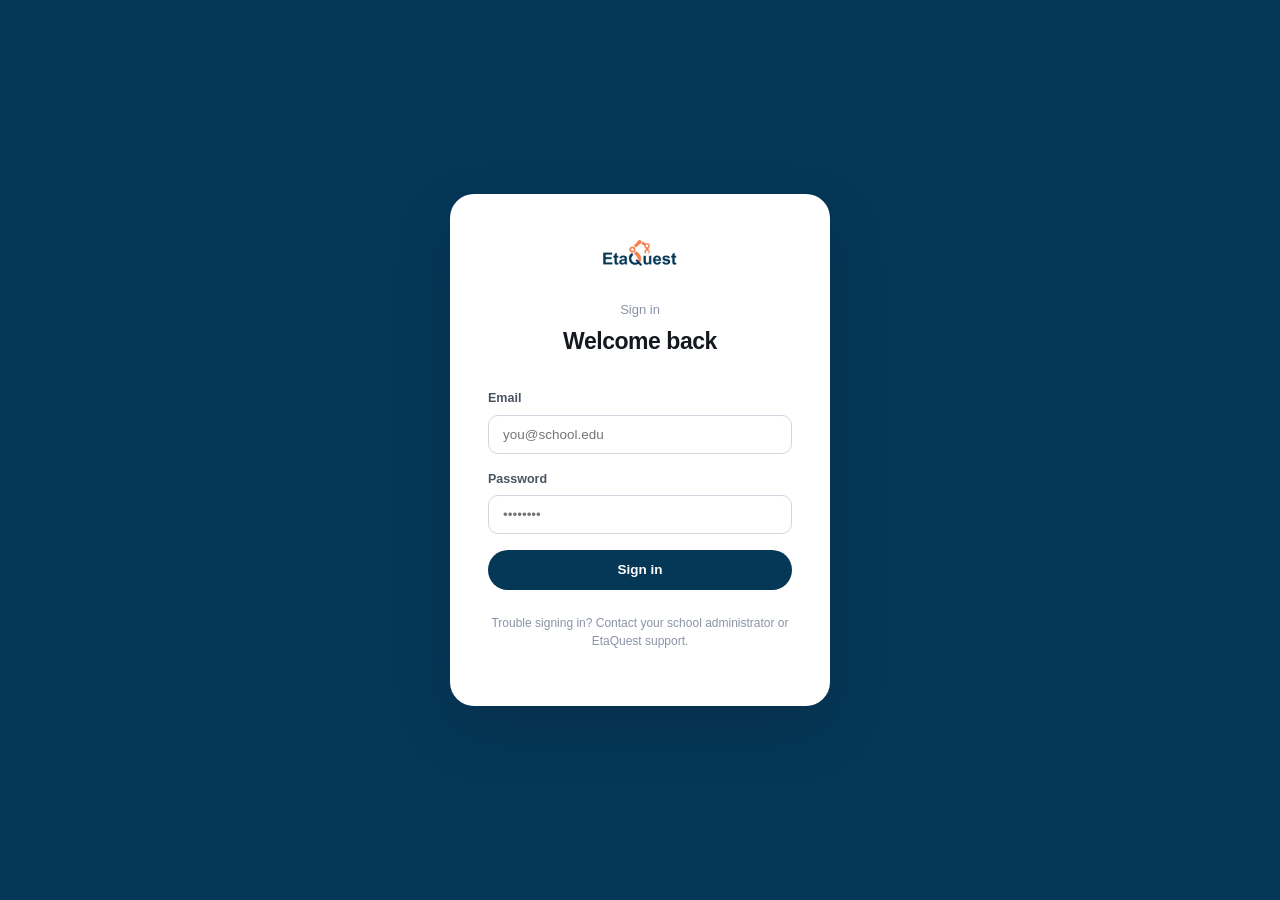
==== commit b300ff40: "Add files via upload" ====
--- a/admin-access.html
+++ b/admin-access.html
@@ -10,29 +10,24 @@
 <body>
 
 <div class="app-shell">
-
-  <aside class="sidebar">
-    <div class="brand-row">
-      <div class="brand-mark"><img src="assets/etaquest-logo-icon.jpg" alt="EtaQuest"></div>
-      <div class="brand-name" data-brand-name>EtaQuest</div>
-    </div>
-    <nav class="nav-group" id="nav-group"></nav>
-    <div class="sidebar-footer" id="sidebar-footer"></div>
-  </aside>
-
-  <div class="main">
-    <div class="topbar">
+  <nav class="rail">
+    <div class="rail-logo"><img src="assets/etaquest-logo-icon.jpg" alt="EtaQuest"></div>
+    <div class="rail-nav" id="rail-nav"></div>
+    <div class="rail-footer" id="rail-footer"></div>
+  </nav>
+
+  <main class="workspace">
+    <header class="workspace-header">
       <div>
         <h1>Course access</h1>
-        <div class="school-tag">Choose which schools and educators can reach which curricula</div>
-      </div>
-      <div class="topbar-right">
+        <div class="workspace-sub">Choose which schools and educators can reach which curricula</div>
+      </div>
+      <div class="workspace-actions">
         <select id="school-select"></select>
-        <div id="topbar-utilities" style="display:flex; gap:8px; align-items:center;"></div>
-      </div>
-    </div>
-
-    <div class="content">
+      </div>
+    </header>
+
+    <div class="workspace-content">
       <div class="section-heading">
         <h2>Licensed curricula for this school</h2>
         <span class="count" id="school-course-count"></span>
@@ -41,9 +36,7 @@
         <div class="empty-state"><h3>Loading…</h3></div>
       </div>
 
-      <div class="section-heading">
-        <h2>Assign courses to an educator</h2>
-      </div>
+      <div class="section-heading"><h2>Assign courses to an educator</h2></div>
       <div class="panel" style="margin-bottom:16px;">
         <div class="panel-header">
           <h2>Educator</h2>
@@ -54,9 +47,7 @@
         <div class="empty-state"><h3>Select an educator above</h3></div>
       </div>
 
-      <div class="section-heading">
-        <h2>School branding</h2>
-      </div>
+      <div class="section-heading"><h2>School branding</h2></div>
       <div class="panel" style="margin-bottom:32px; max-width:520px;">
         <div class="card-body">
           <div class="field">
@@ -76,8 +67,7 @@
         <div class="empty-state"><h3>Loading…</h3></div>
       </div>
     </div>
-  </div>
-
+  </main>
 </div>
 
 <script src="app.js"></script>
@@ -103,13 +93,8 @@
     const panel = document.getElementById("school-courses-panel");
     panel.innerHTML = `<div class="empty-state"><h3>Loading…</h3></div>`;
     const courses = await eq_getSchoolCourses(schoolId);
-    document.getElementById("school-course-count").textContent =
-      `${courses.filter(c => c.licensed).length} of ${courses.length} licensed`;
-
-    panel.innerHTML = courses.map(c => toggleRowHTML({
-      id: c.id, title: c.title, category: c.category, checked: c.licensed, dataAttr: "course"
-    })).join("");
-
+    document.getElementById("school-course-count").textContent = `${courses.filter(c => c.licensed).length} of ${courses.length} licensed`;
+    panel.innerHTML = courses.map(c => toggleRowHTML({ id: c.id, title: c.title, category: c.category, checked: c.licensed, dataAttr: "course" })).join("");
     panel.querySelectorAll("input[type=checkbox]").forEach(input => {
       input.addEventListener("change", async () => {
         const courseId = input.dataset.courseId;
@@ -131,14 +116,11 @@
   async function renderEducatorSelect() {
     const select = document.getElementById("educator-select");
     const educators = await eq_getSchoolEducators(schoolId);
-
     if (!educators.length) {
       select.innerHTML = `<option value="">No educators at this school</option>`;
-      document.getElementById("educator-courses-panel").innerHTML =
-        `<div class="empty-state"><h3>No educators yet</h3><p>Add an educator to this school first.</p></div>`;
-      return;
-    }
-
+      document.getElementById("educator-courses-panel").innerHTML = `<div class="empty-state"><h3>No educators yet</h3><p>Add an educator to this school first.</p></div>`;
+      return;
+    }
     select.innerHTML = educators.map(e => `<option value="${e.id}">${eq_escapeHtml(e.name)}</option>`).join("");
     select.value = educators[0].id;
     await renderEducatorCourses(educators[0].id);
@@ -148,16 +130,11 @@
     const panel = document.getElementById("educator-courses-panel");
     panel.innerHTML = `<div class="empty-state"><h3>Loading…</h3></div>`;
     const courses = await eq_getEducatorCourses(userId);
-
     if (!courses.length) {
       panel.innerHTML = `<div class="empty-state"><h3>No licensed curricula</h3><p>License a course to this school above before assigning it to an educator.</p></div>`;
       return;
     }
-
-    panel.innerHTML = courses.map(c => toggleRowHTML({
-      id: c.id, title: c.title, category: c.category, checked: c.assigned, dataAttr: "course"
-    })).join("");
-
+    panel.innerHTML = courses.map(c => toggleRowHTML({ id: c.id, title: c.title, category: c.category, checked: c.assigned, dataAttr: "course" })).join("");
     panel.querySelectorAll("input[type=checkbox]").forEach(input => {
       input.addEventListener("change", async () => {
         const courseId = input.dataset.courseId;
@@ -181,7 +158,6 @@
     const panel = document.getElementById("license-panel");
     panel.innerHTML = `<div class="empty-state"><h3>Loading…</h3></div>`;
     const courses = await eq_getLicenses();
-
     panel.innerHTML = `
       <table>
         <thead><tr><th>Curriculum</th><th>Start date</th><th>End date</th><th>Status</th><th></th></tr></thead>
@@ -191,8 +167,8 @@
             return `
               <tr data-course-id="${c.id}">
                 <td>${eq_escapeHtml(c.title)}</td>
-                <td><input type="date" class="license-start" value="${c.startDate || ""}" style="padding:7px 9px; border:1px solid var(--color-line-strong); border-radius:6px;"></td>
-                <td><input type="date" class="license-end" value="${c.endDate || ""}" style="padding:7px 9px; border:1px solid var(--color-line-strong); border-radius:6px;"></td>
+                <td><input type="date" class="license-start" value="${c.startDate || ""}" style="padding:7px 9px; border:1px solid var(--color-line-strong); border-radius:8px;"></td>
+                <td><input type="date" class="license-end" value="${c.endDate || ""}" style="padding:7px 9px; border:1px solid var(--color-line-strong); border-radius:8px;"></td>
                 <td><span class="license-pill ${cls}">${eq_escapeHtml(c.label)}</span></td>
                 <td><button class="btn btn-ghost btn-sm save-license">Save</button></td>
               </tr>
@@ -201,7 +177,6 @@
         </tbody>
       </table>
     `;
-
     panel.querySelectorAll(".save-license").forEach(btn => {
       btn.addEventListener("click", async () => {
         const row = btn.closest("tr");
@@ -232,20 +207,17 @@
     }
 
     if (session.user.role !== "admin") {
-      document.querySelector(".content").innerHTML =
-        `<div class="panel"><div class="empty-state">${eq_icon("shield", 30)}<h3>Not available</h3><p>Course access management is Admin-only.</p></div></div>`;
-      return;
-    }
-
-    document.getElementById("nav-group").innerHTML = `
-      <div class="nav-label">Manage</div>
-      <a class="nav-item" href="dashboard.html">${eq_icon("home", 16)} Overview</a>
-      <div class="nav-item active">${eq_icon("shield", 16)} Course access &amp; licensing</div>
-      <a class="nav-item" href="admin-users.html">${eq_icon("users", 16)} Users</a>
-      <a class="nav-item" href="admin-change-requests.html">${eq_icon("clipboard", 16)} Change requests</a>
-    `;
-    eq_renderSidebarFooter(session.user);
-    eq_renderTopbarUtilities();
+      document.querySelector(".workspace-content").innerHTML = `<div class="panel"><div class="empty-state">${eq_icon("shield", 30)}<h3>Not available</h3><p>Course access management is Admin-only.</p></div></div>`;
+      return;
+    }
+
+    eq_renderRailNav([
+      { href: "dashboard.html", icon: "home", label: "Overview" },
+      { href: null, icon: "shield", label: "Course access & licensing", active: true },
+      { href: "admin-users.html", icon: "users", label: "Users" },
+      { href: "admin-change-requests.html", icon: "clipboard", label: "Change requests" }
+    ]);
+    eq_renderRailFooter(session.user);
 
     const schoolSelect = document.getElementById("school-select");
     const schools = session.schools || [];
--- a/styles.css
+++ b/styles.css
@@ -1,29 +1,26 @@
 /* =========================================================
-   EtaQuest LMS — Design System
-   Polished enterprise-dashboard direction (Canvas / Salesforce-
-   adjacent): quiet neutral surfaces, navy + orange used with
-   restraint, real iconography, consistent elevation and radius.
+   EtaQuest LMS — Design System v3
+   Structural departure from the classic sidebar+topbar admin
+   template: icon-only rail, plain (uncolored) workspace header,
+   pill controls, a hero-and-horizontal-rail dashboard, a
+   master-detail admin view, and chip-based lesson navigation.
    ========================================================= */
 
 @import url('https://fonts.googleapis.com/css2?family=Inter:wght@400;500;600;700;800&display=swap');
 
 :root {
-  /* Neutrals — cool gray-blue scale */
   --color-ink: #14181F;
   --color-ink-soft: #4B5262;
   --color-ink-faint: #8A93A6;
-  --color-canvas: #F4F6F9;
+  --color-canvas: #FBFBFA;
   --color-surface: #FFFFFF;
-  --color-surface-sunken: #F8F9FB;
-  --color-line: #E3E7EE;
-  --color-line-strong: #CBD2DE;
-
-  /* Brand — overridden per-school via --brand-primary/--brand-accent */
+  --color-surface-sunken: #F4F5F7;
+  --color-line: #E7E9EE;
+  --color-line-strong: #D2D6E0;
+
   --brand-primary: #053757;
-  --brand-primary-soft: #0A4A70;
   --brand-accent: #F8804C;
 
-  /* Semantic */
   --color-success: #1E8E5A;
   --color-success-bg: #E3F5EC;
   --color-warning: #B7791F;
@@ -32,24 +29,25 @@
   --color-danger-bg: #FBE4DE;
   --color-info: #2563AC;
   --color-info-bg: #E5EEF9;
+  --color-violet: #6D4AAE;
+  --color-violet-bg: #EFE9F8;
 
   --font-body: 'Inter', -apple-system, BlinkMacSystemFont, sans-serif;
 
-  --radius-xs: 4px;
-  --radius-sm: 6px;
-  --radius-md: 10px;
-  --radius-lg: 16px;
-
-  --shadow-sm: 0 1px 2px rgba(16,24,40,0.06);
-  --shadow-md: 0 4px 14px rgba(16,24,40,0.08);
-  --shadow-lg: 0 16px 36px rgba(16,24,40,0.14);
+  --radius-sm: 10px;
+  --radius-md: 16px;
+  --radius-lg: 24px;
+  --radius-pill: 999px;
+
+  --shadow-xs: 0 1px 2px rgba(16,24,40,0.05);
+  --shadow-md: 0 10px 30px rgba(16,24,40,0.10);
+  --shadow-lg: 0 24px 60px rgba(16,24,40,0.20);
 }
 
 * { box-sizing: border-box; }
 
 html, body {
-  margin: 0;
-  padding: 0;
+  margin: 0; padding: 0;
   background: var(--color-canvas);
   color: var(--color-ink);
   font-family: var(--font-body);
@@ -58,893 +56,366 @@
   -webkit-font-smoothing: antialiased;
 }
 
-h1, h2, h3 {
-  font-family: var(--font-body);
-  font-weight: 700;
-  letter-spacing: -0.015em;
-  margin: 0;
-  color: var(--color-ink);
-}
-
+h1, h2, h3 { font-family: var(--font-body); font-weight: 800; letter-spacing: -0.02em; margin: 0; color: var(--color-ink); }
 a { color: inherit; }
 img { max-width: 100%; }
-
-button {
-  font-family: var(--font-body);
-  cursor: pointer;
-}
-
-.visually-hidden {
-  position: absolute;
-  width: 1px; height: 1px;
-  overflow: hidden;
-  clip: rect(0 0 0 0);
-}
-
-/* ---------- Buttons ---------- */
+button { font-family: var(--font-body); cursor: pointer; }
+.visually-hidden { position: absolute; width: 1px; height: 1px; overflow: hidden; clip: rect(0 0 0 0); }
+
+/* ---------- Buttons: pill-shaped, the clearest single visual signature change ---------- */
 
 .btn {
-  display: inline-flex;
-  align-items: center;
-  justify-content: center;
-  gap: 8px;
-  padding: 10px 18px;
-  border-radius: var(--radius-sm);
-  border: 1px solid transparent;
-  font-weight: 600;
-  font-size: 13.5px;
+  display: inline-flex; align-items: center; justify-content: center; gap: 8px;
+  padding: 11px 20px; border-radius: var(--radius-pill); border: 1px solid transparent;
+  font-weight: 600; font-size: 13.5px; line-height: 1.2;
   transition: transform 0.08s ease, background 0.15s ease, box-shadow 0.15s ease, border-color 0.15s ease;
-  line-height: 1.2;
-}
-.btn:active { transform: scale(0.98); }
-
-.btn-primary {
+}
+.btn:active { transform: scale(0.97); }
+.btn-primary { background: var(--brand-primary); color: #fff; }
+.btn-primary:hover { background: color-mix(in srgb, var(--brand-primary) 88%, black); }
+.btn-accent { background: var(--brand-accent); color: #2a1200; }
+.btn-accent:hover { filter: brightness(0.96); }
+.btn-ghost { background: var(--color-surface); border-color: var(--color-line-strong); color: var(--color-ink); }
+.btn-ghost:hover { border-color: var(--brand-primary); background: var(--color-surface-sunken); }
+.btn-white { background: #fff; color: var(--brand-primary); }
+.btn-white:hover { background: color-mix(in srgb, #fff 90%, var(--brand-primary)); }
+.btn-danger { background: var(--color-danger-bg); color: var(--color-danger); border-color: transparent; }
+.btn-block { width: 100%; }
+.btn-sm { padding: 8px 16px; font-size: 12.5px; }
+.btn-lg { padding: 14px 26px; font-size: 14.5px; }
+
+.icon-btn {
+  display: inline-flex; align-items: center; justify-content: center;
+  width: 38px; height: 38px; border-radius: var(--radius-pill);
+  border: 1px solid var(--color-line-strong); background: var(--color-surface);
+  color: var(--color-ink-soft); position: relative; flex-shrink: 0;
+}
+.icon-btn:hover { border-color: var(--brand-primary); color: var(--brand-primary); }
+
+/* =========================================================
+   LOGIN
+   ========================================================= */
+
+.login-shell {
+  min-height: 100vh; display: flex; align-items: center; justify-content: center;
   background: var(--brand-primary);
-  color: #fff;
-  box-shadow: var(--shadow-sm);
-}
-.btn-primary:hover { background: color-mix(in srgb, var(--brand-primary) 88%, black); box-shadow: var(--shadow-md); }
-
-.btn-accent {
-  background: var(--brand-accent);
-  color: #2a1200;
-}
-.btn-accent:hover { filter: brightness(0.96); }
-
-.btn-ghost {
-  background: var(--color-surface);
-  border-color: var(--color-line-strong);
-  color: var(--color-ink);
-}
-.btn-ghost:hover { border-color: var(--brand-primary); background: var(--color-surface-sunken); }
-
-.btn-danger {
-  background: var(--color-danger-bg);
-  color: var(--color-danger);
-  border-color: transparent;
-}
-.btn-danger:hover { filter: brightness(0.97); }
-
-.btn-block { width: 100%; }
-.btn-sm { padding: 7px 14px; font-size: 12.5px; }
-
-.icon-btn {
-  display: inline-flex;
-  align-items: center;
-  justify-content: center;
-  width: 36px;
-  height: 36px;
-  border-radius: var(--radius-sm);
-  border: 1px solid var(--color-line-strong);
-  background: var(--color-surface);
-  color: var(--color-ink-soft);
-  position: relative;
-  flex-shrink: 0;
-}
-.icon-btn:hover { border-color: var(--brand-primary); color: var(--brand-primary); }
-.icon-btn .dot {
-  position: absolute;
-  top: 7px;
-  right: 7px;
-  width: 7px;
-  height: 7px;
-  border-radius: 50%;
-  background: var(--brand-accent);
-  border: 1.5px solid var(--color-surface);
-}
+  padding: 24px;
+}
+.login-card-outer {
+  width: 100%; max-width: 380px; background: var(--color-surface);
+  border-radius: var(--radius-lg); box-shadow: var(--shadow-lg); padding: 44px 38px;
+}
+.login-card-outer .login-logo { height: 32px; width: auto; display: block; margin: 0 auto 30px; }
+.login-card-outer .eyebrow { color: var(--color-ink-faint); font-size: 13px; text-align: center; margin-bottom: 4px; }
+.login-card-outer h2 { font-size: 23px; text-align: center; margin-bottom: 30px; }
+
+.field { margin-bottom: 16px; }
+.field label { display: block; font-size: 12.5px; font-weight: 600; margin-bottom: 6px; color: var(--color-ink-soft); }
+.field input, .field select, .field textarea {
+  width: 100%; padding: 11px 14px; border: 1px solid var(--color-line-strong);
+  border-radius: var(--radius-sm); font-family: var(--font-body); font-size: 13.5px;
+  background: var(--color-surface); color: var(--color-ink);
+}
+.field input:focus, .field select:focus, .field textarea:focus {
+  outline: none; border-color: var(--brand-primary);
+  box-shadow: 0 0 0 3px color-mix(in srgb, var(--brand-primary) 14%, transparent);
+}
+.login-note { margin-top: 24px; font-size: 12px; color: var(--color-ink-faint); text-align: center; line-height: 1.5; }
 
 /* =========================================================
-   LOGIN PAGE
+   APP SHELL — icon rail, not a labeled sidebar
    ========================================================= */
 
-.login-shell {
-  min-height: 100vh;
-  display: flex;
-  align-items: center;
-  justify-content: center;
-  background:
-    radial-gradient(circle at 15% 15%, rgba(5,55,87,0.05), transparent 45%),
-    radial-gradient(circle at 85% 85%, rgba(248,128,76,0.06), transparent 45%),
-    var(--color-canvas);
-  padding: 24px;
-}
-
-.login-card-outer {
-  width: 100%;
-  max-width: 400px;
-  background: var(--color-surface);
-  border: 1px solid var(--color-line);
-  border-radius: var(--radius-lg);
-  box-shadow: var(--shadow-lg);
-  padding: 40px 36px;
-}
-
-.login-card-outer .login-logo {
-  height: 34px;
-  width: auto;
-  display: block;
-  margin: 0 auto 28px;
-}
-
-.login-card-outer .eyebrow {
-  color: var(--color-ink-faint);
-  font-size: 13px;
-  text-align: center;
-  margin-bottom: 4px;
-}
-
-.login-card-outer h2 {
-  font-size: 22px;
-  text-align: center;
-  margin-bottom: 28px;
-}
-
-.field { margin-bottom: 16px; }
-
-.field label {
-  display: block;
-  font-size: 12.5px;
-  font-weight: 600;
-  margin-bottom: 6px;
-  color: var(--color-ink-soft);
-}
-
-.field input,
-.field select,
-.field textarea {
-  width: 100%;
-  padding: 10px 12px;
-  border: 1px solid var(--color-line-strong);
-  border-radius: var(--radius-sm);
-  font-family: var(--font-body);
-  font-size: 13.5px;
-  background: var(--color-surface);
-  color: var(--color-ink);
-}
-
-.field input:focus,
-.field select:focus,
-.field textarea:focus {
-  outline: none;
-  border-color: var(--brand-primary);
-  box-shadow: 0 0 0 3px color-mix(in srgb, var(--brand-primary) 14%, transparent);
-}
-
-.login-note {
-  margin-top: 22px;
-  font-size: 12px;
-  color: var(--color-ink-faint);
-  text-align: center;
-  line-height: 1.5;
-}
-
-/* =========================================================
-   APP SHELL
-   ========================================================= */
-
-.app-shell {
-  display: grid;
-  grid-template-columns: 252px 1fr;
-  min-height: 100vh;
-}
-
-.sidebar {
+.app-shell { display: grid; grid-template-columns: 76px 1fr; min-height: 100vh; }
+
+.rail {
   background: var(--brand-primary);
-  color: #fff;
-  padding: 20px 16px;
-  display: flex;
-  flex-direction: column;
-  position: sticky;
-  top: 0;
-  height: 100vh;
-}
-
-.sidebar .brand-row {
-  display: flex;
-  align-items: center;
-  gap: 10px;
-  margin-bottom: 28px;
-  padding: 0 4px;
-}
-
-.brand-mark {
-  width: 32px;
-  height: 32px;
-  border-radius: var(--radius-xs);
-  background: #fff;
-  display: flex;
-  align-items: center;
-  justify-content: center;
-  flex-shrink: 0;
-  padding: 4px;
-  overflow: hidden;
-}
-.brand-mark img {
-  max-width: 100%;
-  max-height: 100%;
-  object-fit: contain;
-}
-
-.brand-row .brand-name {
-  font-size: 14px;
-  font-weight: 700;
-  line-height: 1.2;
-}
-
-.nav-group { margin-bottom: 22px; }
-
-.nav-group .nav-label {
-  font-size: 11px;
-  text-transform: uppercase;
-  letter-spacing: 0.06em;
-  color: rgba(255,255,255,0.4);
-  margin-bottom: 8px;
-  font-weight: 700;
-  padding: 0 10px;
-}
-
-.nav-item {
-  display: flex;
-  align-items: center;
-  gap: 10px;
-  padding: 9px 10px;
-  border-radius: var(--radius-sm);
-  font-size: 13.5px;
-  font-weight: 500;
-  color: rgba(255,255,255,0.78);
-  margin-bottom: 2px;
-  border-left: 3px solid transparent;
-}
-.nav-item svg { flex-shrink: 0; opacity: 0.85; }
-.nav-item.active {
-  background: rgba(255,255,255,0.1);
-  color: #fff;
-  font-weight: 600;
-  border-left-color: var(--brand-accent);
-}
-.nav-item.active svg { opacity: 1; }
-.nav-item:not(.active):hover { background: rgba(255,255,255,0.06); }
-
-.sidebar-footer {
-  margin-top: auto;
-  padding-top: 14px;
-  border-top: 1px solid rgba(255,255,255,0.14);
-}
-
-.sidebar-user-row {
-  display: flex;
-  align-items: center;
-  gap: 10px;
-  padding: 6px 4px 12px;
-  text-decoration: none;
-  color: inherit;
-}
-.sidebar-user-row .user-name {
-  font-size: 13px;
-  font-weight: 600;
-  color: #fff;
-  line-height: 1.3;
-}
-.sidebar-user-row .role-line {
-  font-size: 11.5px;
-  color: rgba(255,255,255,0.55);
-}
+  display: flex; flex-direction: column; align-items: center;
+  padding: 20px 0; position: sticky; top: 0; height: 100vh;
+}
+.rail-logo {
+  width: 40px; height: 40px; border-radius: 13px; background: #fff;
+  display: flex; align-items: center; justify-content: center; overflow: hidden; padding: 5px; margin-bottom: 30px;
+}
+.rail-logo img { max-width: 100%; max-height: 100%; object-fit: contain; }
+
+.rail-nav { display: flex; flex-direction: column; gap: 8px; flex: 1; }
+.rail-item {
+  width: 46px; height: 46px; border-radius: 15px;
+  display: flex; align-items: center; justify-content: center;
+  color: rgba(255,255,255,0.55); text-decoration: none;
+}
+.rail-item:hover:not(.active) { background: rgba(255,255,255,0.08); color: rgba(255,255,255,0.9); }
+.rail-item.active { background: rgba(255,255,255,0.16); color: var(--brand-accent); }
+
+.rail-footer { margin-top: auto; }
+.rail-avatar-wrap { position: relative; }
+.rail-avatar-trigger { background: none; border: none; padding: 0; cursor: pointer; border-radius: 50%; display: block; }
 
 .eq-avatar {
-  border-radius: 50%;
-  display: inline-flex;
-  align-items: center;
-  justify-content: center;
-  color: #fff;
-  font-weight: 700;
-  flex-shrink: 0;
-  letter-spacing: 0.02em;
-}
-
-.sidebar-actions { display: flex; flex-direction: column; gap: 6px; }
-.sidebar .btn-ghost {
-  background: transparent;
-  border-color: rgba(255,255,255,0.22);
-  color: rgba(255,255,255,0.9);
-}
-.sidebar .btn-ghost:hover { background: rgba(255,255,255,0.08); border-color: rgba(255,255,255,0.4); }
-
-.main {
-  display: flex;
-  flex-direction: column;
-  min-width: 0;
-}
-
-.topbar {
-  display: flex;
-  align-items: center;
-  justify-content: space-between;
-  gap: 16px;
-  padding: 16px 32px;
-  border-bottom: 1px solid var(--color-line);
-  background: var(--color-surface);
-  position: sticky;
-  top: 0;
-  z-index: 20;
-}
-
-.topbar h1 { font-size: 19px; }
-.topbar .school-tag {
-  font-size: 12.5px;
-  color: var(--color-ink-faint);
-  margin-top: 2px;
-}
-.welcome-line {
-  font-size: 12px;
-  font-weight: 700;
-  color: var(--brand-accent);
-  text-transform: uppercase;
-  letter-spacing: 0.04em;
-  margin-bottom: 3px;
-}
-
-.topbar-right {
-  display: flex;
-  align-items: center;
-  gap: 10px;
-  flex-shrink: 0;
-}
-
-.topbar-search {
-  display: flex;
-  align-items: center;
-  gap: 8px;
-  padding: 8px 12px;
-  border: 1px solid var(--color-line-strong);
-  border-radius: var(--radius-sm);
-  color: var(--color-ink-faint);
-  font-size: 13px;
-  background: var(--color-surface-sunken);
-  min-width: 200px;
-}
-
-.topbar select {
-  padding: 8px 12px;
-  border: 1px solid var(--color-line-strong);
-  border-radius: var(--radius-sm);
-  font-family: var(--font-body);
-  font-size: 13px;
-  background: var(--color-surface);
-  color: var(--color-ink);
-}
-
-.content {
-  padding: 28px 32px 48px;
-  flex: 1;
-  min-width: 0;
-}
-
-.section-heading {
-  display: flex;
-  align-items: baseline;
-  justify-content: space-between;
-  margin-bottom: 16px;
-}
-
-.section-heading h2 { font-size: 16px; }
-.section-heading .count {
-  font-size: 12.5px;
-  color: var(--color-ink-faint);
-}
-
-.back-link {
-  display: inline-flex;
-  align-items: center;
-  gap: 6px;
-  font-size: 13px;
-  color: var(--color-ink-soft);
-  margin-bottom: 18px;
-  text-decoration: none;
-}
+  border-radius: 50%; display: inline-flex; align-items: center; justify-content: center;
+  color: #fff; font-weight: 700; flex-shrink: 0; letter-spacing: 0.02em;
+}
+
+.avatar-flyout {
+  position: absolute; bottom: 0; left: 56px; background: var(--color-surface);
+  border: 1px solid var(--color-line); border-radius: var(--radius-md);
+  box-shadow: var(--shadow-lg); min-width: 210px; padding: 8px; z-index: 100;
+  opacity: 0; pointer-events: none; transform: translateY(6px) scale(0.98);
+  transition: opacity 0.14s ease, transform 0.14s ease;
+}
+.avatar-flyout.open { opacity: 1; pointer-events: auto; transform: none; }
+.avatar-flyout-header { padding: 10px 12px 12px; border-bottom: 1px solid var(--color-line); margin-bottom: 6px; }
+.avatar-flyout-header .user-name { font-weight: 700; font-size: 13.5px; }
+.avatar-flyout-header .role-line { font-size: 12px; color: var(--color-ink-faint); }
+.avatar-flyout-item {
+  display: flex; align-items: center; gap: 10px; padding: 10px 12px; border-radius: var(--radius-sm);
+  font-size: 13.5px; width: 100%; text-align: left; background: none; border: none;
+  color: var(--color-ink); text-decoration: none;
+}
+.avatar-flyout-item:hover { background: var(--color-surface-sunken); }
+
+.workspace { display: flex; flex-direction: column; min-width: 0; }
+
+.workspace-header {
+  display: flex; align-items: flex-end; justify-content: space-between; gap: 16px;
+  padding: 40px 44px 22px;
+}
+.workspace-eyebrow { font-size: 11.5px; font-weight: 700; color: var(--brand-accent); text-transform: uppercase; letter-spacing: 0.07em; margin-bottom: 6px; }
+.workspace-header h1 { font-size: 27px; }
+.workspace-sub { font-size: 13px; color: var(--color-ink-faint); margin-top: 4px; }
+.workspace-actions { display: flex; align-items: center; gap: 10px; flex-shrink: 0; }
+.workspace-actions select {
+  padding: 10px 14px; border: 1px solid var(--color-line-strong); border-radius: var(--radius-pill);
+  font-family: var(--font-body); font-size: 13px; background: var(--color-surface); color: var(--color-ink);
+}
+
+.workspace-content { padding: 0 44px 56px; flex: 1; }
+
+.section-heading { display: flex; align-items: baseline; justify-content: space-between; margin-bottom: 16px; }
+.section-heading h2 { font-size: 16px; font-weight: 700; }
+.section-heading .count { font-size: 12.5px; color: var(--color-ink-faint); }
+
+.back-link { display: inline-flex; align-items: center; gap: 6px; font-size: 13px; color: var(--color-ink-soft); margin-bottom: 18px; text-decoration: none; }
 .back-link:hover { color: var(--brand-primary); }
 
-/* ---------- Stat / KPI cards ---------- */
-
-.stat-grid {
-  display: grid;
-  grid-template-columns: repeat(auto-fit, minmax(180px, 1fr));
-  gap: 14px;
-  margin-bottom: 28px;
-}
-
-.stat-card {
-  background: var(--color-surface);
-  border: 1px solid var(--color-line);
-  border-radius: var(--radius-md);
-  padding: 18px 20px;
-  box-shadow: var(--shadow-sm);
-}
-
-.stat-card .stat-label {
-  display: flex;
-  align-items: center;
-  gap: 8px;
-  font-size: 12px;
-  color: var(--color-ink-faint);
-  font-weight: 600;
-  margin-bottom: 10px;
-}
-.stat-card .stat-label svg { color: var(--brand-primary); opacity: 0.7; }
-
-.stat-card .stat-value {
-  font-size: 26px;
-  font-weight: 800;
-  color: var(--color-ink);
-  letter-spacing: -0.02em;
-}
-.stat-card .stat-sub {
-  font-size: 12px;
-  color: var(--color-ink-faint);
-  margin-top: 4px;
-}
-
-/* =========================================================
-   COURSE GRID
-   ========================================================= */
-
-.course-grid {
-  display: grid;
-  grid-template-columns: repeat(auto-fill, minmax(300px, 1fr));
-  gap: 20px;
-}
-
-.course-card {
-  position: relative;
-  background: var(--color-surface);
-  border: 1px solid var(--color-line);
-  border-radius: var(--radius-md);
-  overflow: hidden;
-  display: flex;
-  flex-direction: column;
-  text-decoration: none;
-  color: inherit;
-  box-shadow: var(--shadow-sm);
-  transition: transform 0.15s ease, box-shadow 0.15s ease, border-color 0.15s ease;
-}
-
+/* ---------- Hero card ---------- */
+
+.hero-card {
+  position: relative; border-radius: var(--radius-lg); overflow: hidden;
+  min-height: 230px; display: flex; align-items: flex-end;
+  padding: 32px 36px; color: #fff; background-size: cover; background-position: center;
+  margin-bottom: 28px; background-color: var(--brand-primary);
+}
+.hero-card::before {
+  content: ""; position: absolute; inset: 0;
+  background: linear-gradient(100deg, rgba(5,20,35,0.93) 15%, rgba(5,20,35,0.55) 65%, rgba(5,20,35,0.15) 100%);
+}
+.hero-card-content { position: relative; z-index: 1; max-width: 460px; }
+.hero-eyebrow { text-transform: uppercase; font-size: 11px; font-weight: 700; letter-spacing: 0.08em; color: var(--brand-accent); margin-bottom: 8px; }
+.hero-title { font-size: 26px; font-weight: 800; margin-bottom: 6px; line-height: 1.2; }
+.hero-sub { font-size: 13.5px; color: rgba(255,255,255,0.78); margin-bottom: 22px; line-height: 1.5; }
+
+/* ---------- Stats strip: flat, no boxes ---------- */
+
+.stats-strip { display: flex; border-top: 1px solid var(--color-line); border-bottom: 1px solid var(--color-line); margin-bottom: 30px; }
+.stats-strip-item { flex: 1; padding: 18px 26px; border-right: 1px solid var(--color-line); }
+.stats-strip-item:last-child { border-right: none; }
+.stats-strip-item .ss-value { font-size: 27px; font-weight: 800; letter-spacing: -0.02em; }
+.stats-strip-item .ss-label { font-size: 12px; color: var(--color-ink-faint); margin-top: 4px; }
+
+/* ---------- Course rail (horizontal scroll) + course card ---------- */
+
+.course-rail { display: flex; gap: 18px; overflow-x: auto; padding: 4px 4px 14px; scroll-snap-type: x proximity; }
+.course-grid { display: grid; grid-template-columns: repeat(auto-fill, minmax(220px, 1fr)); gap: 18px; }
+
+.eq-course-card {
+  position: relative; background: var(--color-surface); border: 1px solid var(--color-line);
+  border-radius: var(--radius-md); overflow: hidden; display: flex; flex-direction: column;
+  text-decoration: none; color: inherit; transition: transform 0.15s ease, box-shadow 0.15s ease;
+}
+.course-rail .eq-course-card { flex: 0 0 250px; scroll-snap-align: start; }
 @media (hover: hover) and (pointer: fine) {
-  .course-card:hover {
-    transform: translateY(-3px);
-    box-shadow: var(--shadow-md);
-    border-color: var(--brand-primary);
-  }
-  .course-card:hover .course-card-hover { opacity: 1; }
-}
-
-.course-card-image {
-  width: 100%;
-  height: 172px;
-  object-fit: cover;
-  display: block;
-  background: var(--color-surface-sunken);
-}
-
-.course-card-image-fallback {
-  display: flex;
-  align-items: center;
-  justify-content: center;
-  font-size: 52px;
-  background: linear-gradient(135deg, var(--brand-primary), color-mix(in srgb, var(--brand-primary) 60%, black));
-}
-
-.course-card-hover {
-  position: absolute;
-  top: 0;
-  left: 0;
-  right: 0;
-  height: 172px;
-  background: linear-gradient(180deg, rgba(5,55,87,0.1) 0%, rgba(5,25,40,0.9) 100%);
-  display: flex;
-  align-items: flex-end;
-  padding: 16px;
-  opacity: 0;
-  transition: opacity 0.18s ease;
-  pointer-events: none;
-}
-.course-card-hover p {
-  color: #fff;
-  font-size: 12.5px;
-  margin: 0;
-  line-height: 1.4;
-}
-
-.course-card .card-body {
-  padding: 18px;
-  display: flex;
-  flex-direction: column;
-  gap: 8px;
-  flex: 1;
-}
-
-.course-card .category {
-  font-size: 11.5px;
-  color: var(--brand-primary);
-  font-weight: 700;
-  text-transform: uppercase;
-  letter-spacing: 0.03em;
-}
-
-.course-card h3 { font-size: 16px; }
-
-.course-card p {
-  font-size: 13px;
-  color: var(--color-ink-soft);
-  margin: 0;
-  flex: 1;
-}
-
-.course-card .card-footer {
-  padding: 12px 18px;
-  border-top: 1px solid var(--color-line);
-}
-
-/* ---------- Panels / tables ---------- */
-
-.panel {
-  background: var(--color-surface);
-  border: 1px solid var(--color-line);
-  border-radius: var(--radius-md);
-  margin-bottom: 20px;
-  box-shadow: var(--shadow-sm);
-}
-
-.panel-header {
-  display: flex;
-  align-items: center;
-  justify-content: space-between;
-  gap: 12px;
-  padding: 16px 20px;
-  border-bottom: 1px solid var(--color-line);
-}
-.panel-header h2 { font-size: 14.5px; }
-
+  .eq-course-card:hover { transform: translateY(-2px); box-shadow: var(--shadow-md); }
+}
+.eq-course-card-image { width: 100%; height: 140px; object-fit: cover; display: block; background: var(--color-surface-sunken); }
+.eq-course-card-image-fallback { display: flex; align-items: center; justify-content: center; font-size: 44px; background: var(--cat-color, var(--brand-primary)); }
+.eq-course-card .cc-body { padding: 14px 16px 16px; display: flex; flex-direction: column; gap: 6px; flex: 1; }
+.eq-course-card .cc-category { font-size: 10.5px; color: var(--cat-color, var(--brand-primary)); font-weight: 700; text-transform: uppercase; letter-spacing: 0.04em; }
+.eq-course-card h3 { font-size: 14.5px; font-weight: 700; }
+.eq-course-card .cc-license-chip {
+  position: absolute; top: 10px; right: 10px; font-size: 10px; font-weight: 700;
+  padding: 4px 9px; border-radius: var(--radius-pill);
+}
+
+/* ---------- Panels: flat, hairline border, no heavy shadow ---------- */
+
+.panel { background: var(--color-surface); border: 1px solid var(--color-line); border-radius: var(--radius-md); margin-bottom: 20px; }
+.panel-header { display: flex; align-items: center; justify-content: space-between; gap: 12px; padding: 16px 20px; border-bottom: 1px solid var(--color-line); }
+.panel-header h2 { font-size: 14.5px; font-weight: 700; }
 .card-body { padding: 18px 20px; }
 
 table { width: 100%; border-collapse: collapse; }
-
-th, td {
-  text-align: left;
-  padding: 12px 20px;
-  font-size: 13px;
-  border-bottom: 1px solid var(--color-line);
-}
-
-th {
-  color: var(--color-ink-faint);
-  font-weight: 700;
-  font-size: 11px;
-  text-transform: uppercase;
-  letter-spacing: 0.04em;
-  background: var(--color-surface-sunken);
-}
-
+th, td { text-align: left; padding: 12px 20px; font-size: 13px; border-bottom: 1px solid var(--color-line); }
+th { color: var(--color-ink-faint); font-weight: 700; font-size: 10.5px; text-transform: uppercase; letter-spacing: 0.05em; background: var(--color-surface-sunken); }
 tbody tr:hover { background: var(--color-surface-sunken); }
 tr:last-child td { border-bottom: none; }
 
+/* ---------- User row list ---------- */
+
+.user-row-list { display: flex; flex-direction: column; }
+.user-row { display: flex; align-items: center; gap: 14px; padding: 14px 20px; border-bottom: 1px solid var(--color-line); }
+.user-row:last-child { border-bottom: none; }
+.user-row .user-row-name { font-weight: 700; font-size: 13.5px; }
+.user-row .user-row-sub { font-size: 12px; color: var(--color-ink-faint); margin-top: 1px; }
+.user-row .user-row-meta { margin-left: auto; display: flex; align-items: center; gap: 18px; flex-shrink: 0; }
+.user-row .stat-chip { text-align: center; }
+.user-row .stat-chip .chip-value { font-weight: 700; font-size: 14px; }
+.user-row .stat-chip .chip-label { font-size: 10px; color: var(--color-ink-faint); text-transform: uppercase; letter-spacing: 0.03em; }
+
 .table-user-cell { display: flex; align-items: center; gap: 10px; }
 .table-user-cell .name { font-weight: 600; }
-.table-user-cell .sub { font-size: 12px; color: var(--color-ink-faint); }
-
-.badge {
-  display: inline-flex;
-  align-items: center;
-  gap: 4px;
-  font-size: 11px;
-  font-weight: 700;
-  padding: 3px 10px;
-  border-radius: 999px;
-}
+
+.badge { display: inline-flex; align-items: center; gap: 4px; font-size: 10.5px; font-weight: 700; padding: 4px 11px; border-radius: var(--radius-pill); text-transform: uppercase; letter-spacing: 0.02em; }
 .badge-admin { background: var(--color-warning-bg); color: var(--color-warning); }
 .badge-educator { background: var(--color-info-bg); color: var(--color-info); }
 .badge-hod { background: var(--color-success-bg); color: var(--color-success); }
 
-.empty-state {
-  padding: 56px 24px;
-  text-align: center;
-  color: var(--color-ink-faint);
-}
+.empty-state { padding: 60px 24px; text-align: center; color: var(--color-ink-faint); }
 .empty-state svg { color: var(--color-line-strong); margin-bottom: 12px; }
 .empty-state h3 { margin-bottom: 6px; color: var(--color-ink); font-size: 15px; }
 .empty-state p { font-size: 13px; margin: 0 auto; max-width: 320px; }
 
-/* ---------- Progress bars ---------- */
+/* ---------- Progress ---------- */
 
 .progress-wrap { margin-top: 4px; }
-.progress-track {
-  width: 100%;
-  height: 6px;
-  border-radius: 999px;
-  background: var(--color-line);
-  overflow: hidden;
-  margin-bottom: 4px;
-}
-.progress-fill {
-  height: 100%;
-  background: var(--color-success);
-  border-radius: 999px;
-  transition: width 0.25s ease;
-}
+.progress-track { width: 100%; height: 5px; border-radius: var(--radius-pill); background: var(--color-line); overflow: hidden; margin-bottom: 4px; }
+.progress-fill { height: 100%; background: var(--color-success); border-radius: var(--radius-pill); transition: width 0.25s ease; }
 .progress-label { font-size: 11px; color: var(--color-ink-faint); }
 
 /* ---------- Toggle switch ---------- */
 
-.toggle-row {
-  display: flex;
-  align-items: center;
-  justify-content: space-between;
-  padding: 14px 20px;
-  border-bottom: 1px solid var(--color-line);
-}
+.toggle-row { display: flex; align-items: center; justify-content: space-between; padding: 14px 20px; border-bottom: 1px solid var(--color-line); }
 .toggle-row:last-child { border-bottom: none; }
 .toggle-row .toggle-label { font-size: 13.5px; font-weight: 500; }
 .toggle-row .toggle-sub { font-size: 12px; color: var(--color-ink-faint); margin-top: 2px; }
-
 .switch { position: relative; display: inline-block; width: 40px; height: 22px; flex-shrink: 0; }
 .switch input { opacity: 0; width: 0; height: 0; }
-.switch .track {
-  position: absolute; inset: 0;
-  background: var(--color-line-strong);
-  border-radius: 999px;
-  transition: background 0.15s ease;
-  cursor: pointer;
-}
-.switch .track::before {
-  content: "";
-  position: absolute;
-  width: 16px; height: 16px;
-  left: 3px; top: 3px;
-  background: #fff;
-  border-radius: 50%;
-  transition: transform 0.15s ease;
-  box-shadow: var(--shadow-sm);
-}
+.switch .track { position: absolute; inset: 0; background: var(--color-line-strong); border-radius: var(--radius-pill); transition: background 0.15s ease; cursor: pointer; }
+.switch .track::before { content: ""; position: absolute; width: 16px; height: 16px; left: 3px; top: 3px; background: #fff; border-radius: 50%; transition: transform 0.15s ease; }
 .switch input:checked + .track { background: var(--color-success); }
 .switch input:checked + .track::before { transform: translateX(18px); }
 .switch input:disabled + .track { opacity: 0.5; cursor: not-allowed; }
 
+/* ---------- Segmented control (iOS-style) ---------- */
+
+.segmented { display: inline-flex; background: var(--color-surface-sunken); padding: 4px; border-radius: var(--radius-pill); gap: 2px; }
+.segmented-item {
+  padding: 8px 18px; border-radius: var(--radius-pill); border: none; background: none;
+  font-family: var(--font-body); font-size: 13px; font-weight: 600; color: var(--color-ink-faint);
+  display: flex; align-items: center; gap: 6px;
+}
+.segmented-item.active { background: var(--color-surface); color: var(--color-ink); box-shadow: var(--shadow-xs); }
+
+/* ---------- Master-detail layout (admin) ---------- */
+
+.md-layout { display: grid; grid-template-columns: 250px 1fr; border: 1px solid var(--color-line); border-radius: var(--radius-md); overflow: hidden; }
+.md-list { background: var(--color-surface-sunken); border-right: 1px solid var(--color-line); }
+.md-list-item {
+  display: flex; align-items: center; justify-content: space-between; gap: 8px;
+  padding: 14px 18px; font-size: 13px; font-weight: 600; border-bottom: 1px solid var(--color-line);
+  cursor: pointer; color: var(--color-ink-soft);
+}
+.md-list-item:last-child { border-bottom: none; }
+.md-list-item .md-count { font-size: 11px; font-weight: 700; color: var(--color-ink-faint); background: var(--color-surface); padding: 2px 8px; border-radius: var(--radius-pill); }
+.md-list-item.active { background: var(--color-surface); color: var(--color-ink); box-shadow: inset 3px 0 0 var(--brand-accent); }
+.md-detail { padding: 26px; background: var(--color-surface); min-width: 0; }
+
 /* =========================================================
    COURSE VIEWER
    ========================================================= */
 
-.course-viewer {
-  display: grid;
-  grid-template-columns: 1fr 300px;
-  gap: 24px;
-  align-items: start;
-}
+.course-viewer { display: grid; grid-template-columns: 1fr 280px; gap: 28px; align-items: start; }
 .course-viewer > div:first-child { min-width: 0; }
 
 .embed-frame {
-  aspect-ratio: 16 / 9;
-  width: 100%;
-  background: var(--color-ink);
-  border-radius: var(--radius-md);
-  display: flex;
-  align-items: center;
-  justify-content: center;
-  color: rgba(255,255,255,0.6);
-  font-size: 13.5px;
-  text-align: center;
-  padding: 24px;
-  position: relative;
-  user-select: none;
-  box-shadow: var(--shadow-md);
+  aspect-ratio: 16 / 9; width: 100%; background: var(--color-ink); border-radius: var(--radius-md);
+  display: flex; align-items: center; justify-content: center; color: rgba(255,255,255,0.6);
+  font-size: 13.5px; text-align: center; padding: 24px; position: relative; user-select: none;
 }
 .embed-frame .placeholder-note { max-width: 340px; }
-.embed-frame code {
-  display: block;
-  margin-top: 10px;
-  font-size: 11px;
-  color: var(--brand-accent);
-  word-break: break-all;
-}
-
-/* ---------- View tabs ---------- */
-
-.view-tabs { display: flex; gap: 8px; margin-bottom: 12px; }
-.view-tab {
-  padding: 8px 16px;
-  border-radius: var(--radius-sm);
-  border: 1px solid var(--color-line-strong);
-  background: var(--color-surface);
-  font-size: 13px;
-  font-family: var(--font-body);
-  font-weight: 500;
-  color: var(--color-ink-soft);
-}
-.view-tab:hover { border-color: var(--brand-primary); }
-.view-tab.active {
-  background: var(--brand-primary);
-  border-color: var(--brand-primary);
-  color: #fff;
-  font-weight: 600;
-}
-
-/* ---------- Lesson status ---------- */
-
-.lesson-status-row {
-  display: flex;
-  align-items: center;
-  justify-content: space-between;
-  margin-top: 12px;
-}
-.status-badge { font-size: 11.5px; font-weight: 700; padding: 4px 12px; border-radius: 999px; }
+.embed-frame code { display: block; margin-top: 10px; font-size: 11px; color: var(--brand-accent); word-break: break-all; }
+
+/* ---------- Lesson chip row (replaces the module list) ---------- */
+
+.lesson-chip-row { display: flex; gap: 12px; overflow-x: auto; padding: 16px 2px 8px; }
+.lesson-chip { flex-shrink: 0; display: flex; flex-direction: column; align-items: center; gap: 6px; background: none; border: none; }
+.lesson-chip .chip-circle {
+  width: 38px; height: 38px; border-radius: 50%; display: flex; align-items: center; justify-content: center;
+  font-weight: 700; font-size: 13px; border: 2px solid var(--color-line-strong); color: var(--color-ink-soft);
+  background: var(--color-surface); transition: all 0.15s ease;
+}
+.lesson-chip.active .chip-circle { border-color: var(--brand-primary); background: var(--brand-primary); color: #fff; }
+.lesson-chip.status-opened:not(.active) .chip-circle { border-color: var(--color-warning); color: var(--color-warning); }
+.lesson-chip.status-completed:not(.active) .chip-circle { border-color: var(--color-success); background: var(--color-success-bg); color: var(--color-success); }
+.lesson-chip .chip-label { font-size: 10px; color: var(--color-ink-faint); max-width: 62px; text-align: center; white-space: nowrap; overflow: hidden; text-overflow: ellipsis; }
+
+.side-section { padding: 18px 0; border-bottom: 1px solid var(--color-line); }
+.side-section:last-child { border-bottom: none; }
+.side-section h3 { font-size: 12px; font-weight: 700; text-transform: uppercase; letter-spacing: 0.04em; color: var(--color-ink-faint); margin-bottom: 8px; }
+.side-section p { font-size: 13px; color: var(--color-ink-soft); margin: 0; }
+
+.lesson-status-row { display: flex; align-items: center; justify-content: space-between; margin-top: 14px; }
+.status-badge { font-size: 11.5px; font-weight: 700; padding: 5px 13px; border-radius: var(--radius-pill); }
 .status-badge.status-not-opened { background: var(--color-line); color: var(--color-ink-soft); }
 .status-badge.status-opened { background: var(--color-warning-bg); color: var(--color-warning); }
 .status-badge.status-completed { background: var(--color-success-bg); color: var(--color-success); }
 
-/* ---------- Module list (course meta rail) ---------- */
-
-.module-list { display: flex; flex-direction: column; }
-.module-item {
-  display: flex;
-  align-items: center;
-  gap: 10px;
-  padding: 10px 12px;
-  border-radius: var(--radius-sm);
-  font-size: 13px;
-  color: var(--color-ink-soft);
-  border-left: 3px solid transparent;
-}
-.module-item .module-num {
-  font-size: 11px;
-  font-weight: 700;
-  color: var(--color-ink-faint);
-  width: 18px;
-  flex-shrink: 0;
-}
-.module-item.active {
-  background: var(--color-surface-sunken);
-  border-left-color: var(--brand-primary);
-  color: var(--color-ink);
-  font-weight: 600;
-}
-.module-item .module-status-dot {
-  width: 8px; height: 8px; border-radius: 50%;
-  flex-shrink: 0;
-  background: var(--color-line-strong);
-  margin-left: auto;
-}
-.module-item .module-status-dot.opened { background: var(--color-warning); }
-.module-item .module-status-dot.completed { background: var(--color-success); }
-
-.lesson-picker-label {
-  font-size: 11px;
-  font-weight: 700;
-  color: var(--color-ink-faint);
-  text-transform: uppercase;
-  letter-spacing: 0.04em;
-  margin-bottom: 4px;
-}
-
 /* ---------- Embed watermark ---------- */
 
-.embed-watermark {
-  position: absolute; inset: 0;
-  display: grid;
-  grid-template-columns: repeat(2, 1fr);
-  grid-template-rows: repeat(3, 1fr);
-  pointer-events: none;
-  overflow: hidden;
-  z-index: 5;
-}
-.embed-watermark span {
-  display: flex;
-  align-items: center;
-  justify-content: center;
-  transform: rotate(-25deg);
-  font-size: 11px;
-  color: rgba(255,255,255,0.14);
-  white-space: nowrap;
-}
+.embed-watermark { position: absolute; inset: 0; display: grid; grid-template-columns: repeat(2, 1fr); grid-template-rows: repeat(3, 1fr); pointer-events: none; overflow: hidden; z-index: 5; }
+.embed-watermark span { display: flex; align-items: center; justify-content: center; transform: rotate(-25deg); font-size: 11px; color: rgba(255,255,255,0.14); white-space: nowrap; }
 
 /* ---------- Toast ---------- */
 
 .toast {
-  position: fixed;
-  bottom: 24px;
-  left: 50%;
-  transform: translateX(-50%) translateY(20px);
-  background: var(--color-ink);
-  color: #fff;
-  padding: 12px 20px;
-  border-radius: var(--radius-sm);
-  font-size: 13px;
-  max-width: 420px;
-  text-align: center;
-  opacity: 0;
-  pointer-events: none;
-  transition: opacity 0.2s ease, transform 0.2s ease;
-  z-index: 1000;
-  box-shadow: var(--shadow-lg);
+  position: fixed; bottom: 28px; left: 50%; transform: translateX(-50%) translateY(20px);
+  background: var(--color-ink); color: #fff; padding: 13px 22px; border-radius: var(--radius-pill);
+  font-size: 13px; max-width: 420px; text-align: center; opacity: 0; pointer-events: none;
+  transition: opacity 0.2s ease, transform 0.2s ease; z-index: 1000; box-shadow: var(--shadow-lg);
 }
 .toast.show { opacity: 1; transform: translateX(-50%) translateY(0); }
 
 /* ---------- Modal ---------- */
 
-.modal-overlay {
-  position: fixed; inset: 0;
-  background: rgba(10,16,26,0.55);
-  display: flex; align-items: center; justify-content: center;
-  z-index: 900;
-  padding: 20px;
-}
-.modal-card {
-  background: var(--color-surface);
-  border-radius: var(--radius-lg);
-  padding: 26px;
-  max-width: 420px;
-  width: 100%;
-  box-shadow: var(--shadow-lg);
-}
+.modal-overlay { position: fixed; inset: 0; background: rgba(10,16,26,0.55); display: flex; align-items: center; justify-content: center; z-index: 900; padding: 20px; }
+.modal-card { background: var(--color-surface); border-radius: var(--radius-lg); padding: 28px; max-width: 420px; width: 100%; box-shadow: var(--shadow-lg); }
 .modal-card h3 { margin-bottom: 12px; font-size: 17px; }
-.modal-context {
-  font-size: 13px;
-  color: var(--color-ink-soft);
-  background: var(--color-surface-sunken);
-  padding: 10px 12px;
-  border-radius: var(--radius-sm);
-  margin-bottom: 16px;
-}
+.modal-context { font-size: 13px; color: var(--color-ink-soft); background: var(--color-surface-sunken); padding: 12px 14px; border-radius: var(--radius-sm); margin-bottom: 16px; }
 
 /* ---------- License pill ---------- */
 
-.license-pill {
-  display: inline-flex;
-  align-items: center;
-  gap: 6px;
-  font-size: 11.5px;
-  font-weight: 700;
-  padding: 6px 14px;
-  border-radius: 999px;
-}
+.license-pill { display: inline-flex; align-items: center; gap: 6px; font-size: 11.5px; font-weight: 700; padding: 6px 14px; border-radius: var(--radius-pill); }
 .license-pill.license-active { background: var(--color-success-bg); color: var(--color-success); }
 .license-pill.license-expired { background: var(--color-danger-bg); color: var(--color-danger); }
 .license-pill.license-upcoming { background: var(--color-warning-bg); color: var(--color-warning); }
-.license-pill.license-unset { background: var(--color-line); color: var(--color-ink-soft); }
+.license-pill.license-unset { background: rgba(255,255,255,0.9); color: var(--color-ink-soft); }
 
 /* ---------- Responsive ---------- */
 
 @media (max-width: 900px) {
   .app-shell { grid-template-columns: 1fr; }
-  .sidebar {
-    position: static;
-    height: auto;
-    flex-direction: row;
-    align-items: center;
-    overflow-x: auto;
-    padding: 12px 16px;
-  }
-  .sidebar .brand-row { margin-bottom: 0; }
-  .nav-group, .sidebar-footer { display: none; }
+  .rail { position: static; height: auto; flex-direction: row; padding: 12px 16px; }
+  .rail-logo { margin-bottom: 0; margin-right: 12px; }
+  .rail-nav { flex-direction: row; flex: 1; overflow-x: auto; }
+  .rail-footer { margin-top: 0; }
+  .avatar-flyout { left: auto; right: 0; bottom: auto; top: 56px; }
   .course-viewer { grid-template-columns: 1fr; }
-  .topbar-search { display: none; }
-  .stat-grid { grid-template-columns: repeat(2, 1fr); }
+  .md-layout { grid-template-columns: 1fr; }
+  .stats-strip { flex-wrap: wrap; }
+  .stats-strip-item { flex: 1 1 50%; }
+  .workspace-header { padding: 24px 20px 16px; flex-direction: column; align-items: flex-start; gap: 12px; }
+  .workspace-content { padding: 0 20px 40px; }
 }
 
 @media (prefers-reduced-motion: reduce) {
